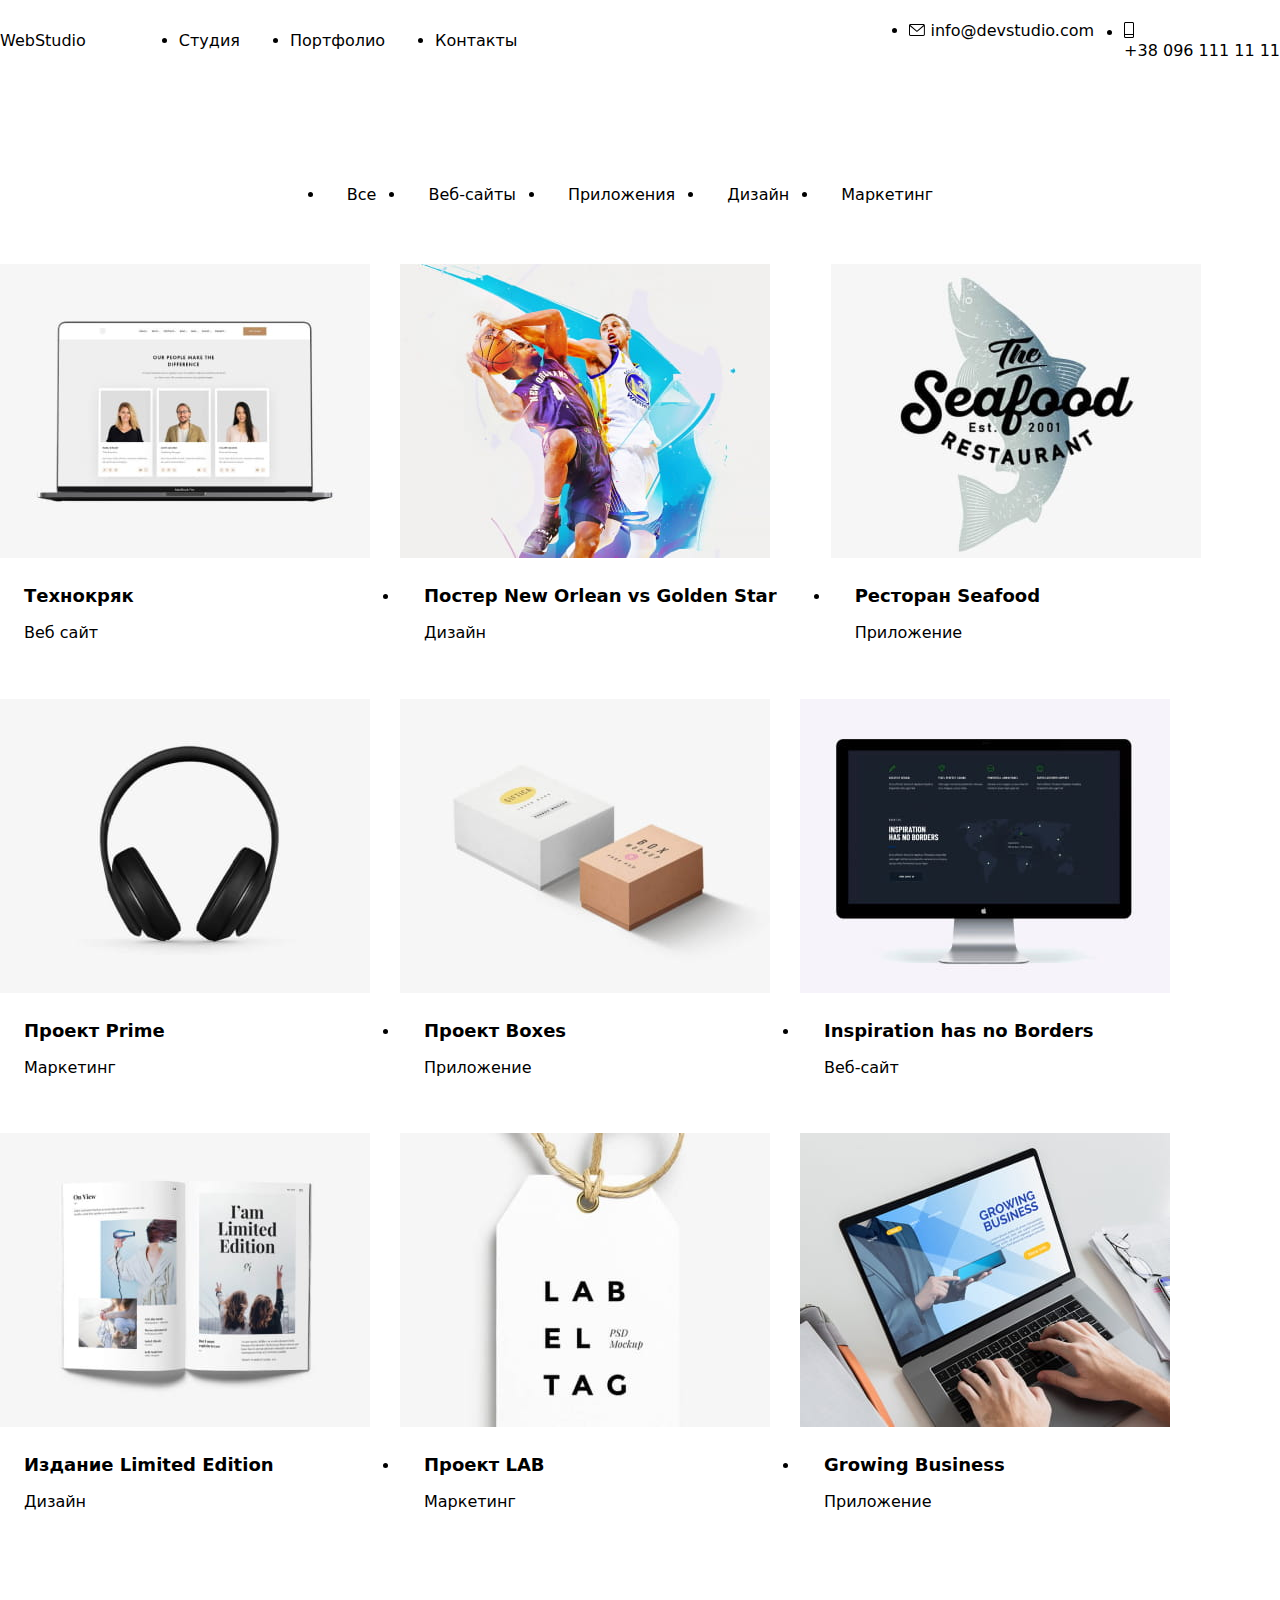
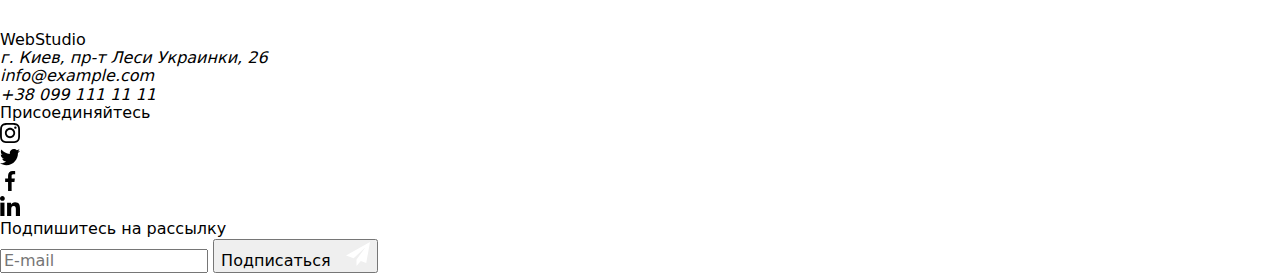
==== portfolio.html @ b1802f07 "sass - part 1" ====
<!DOCTYPE html>
<html lang="ru">
  <head>
    <meta charset="utf-8" />
    <title>Портфолио</title>
    <link rel="stylesheet" href="./css/reset.css" />
    <link rel="stylesheet" href="./css/modern-normalize.css" />
    <link rel="stylesheet" href="./css/styles.css" />
  </head>
  <body>
    <header class="page-header">
      <div class="container">
        <a class="logo" href="">Web<span class="logo-black">Studio</span></a>
        <nav class="page-nav">
          <ul class="main-nav-list">
            <li class="navigation-element"><a href="./index.html">Студия</a></li>
            <li class="navigation-element is-active">
              <a href="./portfolio.html">Портфолио</a>
            </li>
            <li class="navigation-element"><a href="">Контакты</a></li>
          </ul>
        </nav>
        <ul class="contacts-list-header">
          <li class="contacts-header-element contacts-header-icon-mail">
            <a class="email-link" href="mailto:info@devstudio.com">
              <svg class="icon icon-envelope-header" width="16px" height="12px">
                <use href="./images/icons.svg#icon-envelope"></use>
              </svg>
              info@devstudio.com
            </a>
          </li>
          <li class="contacts-header-element">
            <a class="mob-link" href="tel:+380961111111">
              <svg class="icon icon-mob-header" width="10px" height="16px">
                <use href="./images/icons.svg#icon-mob"></use>
              </svg>
              <p>+38 096 111 11 11</p>
            </a>
          </li>
        </ul>
      </div>
    </header>
    <main>
      <section class="projects section">
        <div class="container">
          <h1 class="projects-title">Портфолио</h1>
          <ul class="filter-list">
            <li class="filter-element"><button type="button">Все</button></li>
            <li class="filter-element"><button type="button">Веб-сайты</button></li>
            <li class="filter-element"><button type="button">Приложения</button></li>
            <li class="filter-element"><button type="button">Дизайн</button></li>
            <li class="filter-element"><button type="button">Маркетинг</button></li>
          </ul>
          <ul class="projects-list">
            <li class="projects-element">
              <a class="projects-element-link" href="">
                <div class="projects-element-wrapper">
                  <img src="./images/portfolio1.jpg" alt="Технокряк - Веб сайт" width="370" />
                  <p class="project-element-popup-text">
                    Технокряк это современная площадка распространения коронавируса. Компании
                    используют эту платформу для цифрового шпионажа и атак на защищённые сервера
                    конкурентов.
                  </p>
                </div>
                <div class="project-descript">
                  <h2 class="project-name">Технокряк</h2>
                  <p class="project-type">Веб сайт</p>
                </div>
              </a>
            </li>
            <li class="projects-element">
              <a class="projects-element-link" href="">
                <div class="projects-element-wrapper">
                  <img
                    src="./images/portfolio2.jpg"
                    alt="Постер New Orlean vs Golden Star"
                    width="370"
                  />
                  <p class="project-element-popup-text">
                    Технокряк это современная площадка распространения коронавируса. Компании
                    используют эту платформу для цифрового шпионажа и атак на защищённые сервера
                    конкурентов.
                  </p>
                </div>
                <div class="project-descript">
                  <h2 class="project-name">Постер New Orlean vs Golden Star</h2>
                  <p class="project-type">Дизайн</p>
                </div>
              </a>
            </li>
            <li class="projects-element">
              <a class="projects-element-link" href="">
                <div class="projects-element-wrapper">
                  <img
                    src="./images/portfolio3.jpg"
                    alt="Ресторан Seafood - приложение"
                    width="370"
                  />
                  <p class="project-element-popup-text">
                    Технокряк это современная площадка распространения коронавируса. Компании
                    используют эту платформу для цифрового шпионажа и атак на защищённые сервера
                    конкурентов.
                  </p>
                </div>
                <div class="project-descript">
                  <h2 class="project-name">Ресторан Seafood</h2>
                  <p class="project-type">Приложение</p>
                </div></a
              >
            </li>
            <li class="projects-element">
              <a class="projects-element-link" href="">
                <div class="projects-element-wrapper">
                  <img src="./images/portfolio4.jpg" alt="Проект Prime" width="370" />
                  <p class="project-element-popup-text">
                    Технокряк это современная площадка распространения коронавируса. Компании
                    используют эту платформу для цифрового шпионажа и атак на защищённые сервера
                    конкурентов.
                  </p>
                </div>
                <div class="project-descript">
                  <h2 class="project-name">Проект Prime</h2>
                  <p class="project-type">Маркетинг</p>
                </div>
              </a>
            </li>
            <li class="projects-element">
              <a class="projects-element-link" href="">
                <div class="projects-element-wrapper">
                  <img src="./images/portfolio5.jpg" alt="Проект Boxes - приложение" width="370" />
                  <p class="project-element-popup-text">
                    Технокряк это современная площадка распространения коронавируса. Компании
                    используют эту платформу для цифрового шпионажа и атак на защищённые сервера
                    конкурентов.
                  </p>
                </div>
                <div class="project-descript">
                  <h2 class="project-name">Проект Boxes</h2>
                  <p class="project-type">Приложение</p>
                </div></a
              >
            </li>
            <li class="projects-element">
              <a class="projects-element-link" href="">
                <div class="projects-element-wrapper">
                  <img
                    src="./images/portfolio6.jpg"
                    alt="Inspiration has no Borders - Веб сайт"
                    width="370"
                  />
                  <p class="project-element-popup-text">
                    Технокряк это современная площадка распространения коронавируса. Компании
                    используют эту платформу для цифрового шпионажа и атак на защищённые сервера
                    конкурентов.
                  </p>
                </div>
                <div class="project-descript">
                  <h2 class="project-name">Inspiration has no Borders</h2>
                  <p class="project-type">Веб-сайт</p>
                </div></a
              >
            </li>
            <li class="projects-element">
              <a class="projects-element-link" href="">
                <div class="projects-element-wrapper">
                  <img src="./images/portfolio7.jpg" alt="Издание Limited Edition" width="370" />
                  <p class="project-element-popup-text">
                    Технокряк это современная площадка распространения коронавируса. Компании
                    используют эту платформу для цифрового шпионажа и атак на защищённые сервера
                    конкурентов.
                  </p>
                </div>
                <div class="project-descript">
                  <h2 class="project-name">Издание Limited Edition</h2>
                  <p class="project-type">Дизайн</p>
                </div></a
              >
            </li>
            <li class="projects-element">
              <a class="projects-element-link" href="">
                <div class="projects-element-wrapper">
                  <img src="./images/portfolio8.jpg" alt="Проект LAB" width="370" />
                  <p class="project-element-popup-text">
                    Технокряк это современная площадка распространения коронавируса. Компании
                    используют эту платформу для цифрового шпионажа и атак на защищённые сервера
                    конкурентов.
                  </p>
                </div>
                <div class="project-descript">
                  <h2 class="project-name">Проект LAB</h2>
                  <p class="project-type">Маркетинг</p>
                </div></a
              >
            </li>
            <li class="projects-element">
              <a class="projects-element-link" href="">
                <div class="projects-element-wrapper">
                  <img
                    src="./images/portfolio9.jpg"
                    alt="Growing Business - приложение"
                    width="370"
                  />
                  <p class="project-element-popup-text">
                    Технокряк это современная площадка распространения коронавируса. Компании
                    используют эту платформу для цифрового шпионажа и атак на защищённые сервера
                    конкурентов.
                  </p>
                </div>
                <div class="project-descript">
                  <h2 class="project-name">Growing Business</h2>
                  <p class="project-type">Приложение</p>
                </div></a
              >
            </li>
          </ul>
        </div>
      </section>
    </main>
    <footer class="page-footer">
      <div class="container">
        <div class="footer-logo-address">
          <a class="logo" href="">Web<span class="logo-white">Studio</span></a>
          <address class="page-contacts">
            <p>г. Киев, пр-т Леси Украинки, 26</p>
            <ul class="page-contacts-list">
              <li class="page-contacts-element">
                <a class="contacts-footer" href="mailto:info@example.com">info@example.com</a>
              </li>
              <li class="page-contacts-element">
                <a class="contacts-footer" href="tel:+380991111111">+38 099 111 11 11</a>
              </li>
            </ul>
          </address>
        </div>
        <div class="footer-social-links">
          <p class="footer-social-links-title">Присоединяйтесь</p>
          <ul class="social-links-list-footer">
            <li class="social-links-element-footer">
              <a class="social-links-link-footer" href="">
                <svg class="social-icon-instagram-footer" width="20px" height="20px">
                  <use href="./images/icons.svg#icon-instagram"></use>
                </svg>
              </a>
            </li>
            <li class="social-links-element-footer">
              <a class="social-links-link-footer" href="">
                <svg class="social-icon-twitter-footer" width="20px" height="20px">
                  <use href="./images/icons.svg#icon-twitter"></use>
                </svg>
              </a>
            </li>
            <li class="social-links-element-footer">
              <a class="social-links-link-footer" href="">
                <svg class="social-icon-facebook-footer" width="20px" height="20px">
                  <use href="./images/icons.svg#icon-facebook"></use>
                </svg>
              </a>
            </li>
            <li class="social-links-element-footer">
              <a class="social-links-link-footer" href="">
                <svg class="social-icon-linkedin-footer" width="20px" height="20px">
                  <use href="./images/icons.svg#icon-linkedin"></use>
                </svg>
              </a>
            </li>
          </ul>
        </div>
        <div class="distribution-block-footer">
          <p class="distribution-block-title">Подпишитесь на рассылку</p>
          <form class="distribution-form" name="distribution-form">
            <input
              type="email"
              name="distribution-form-email"
              class="distribution-form-email"
              title="Введите ваш почтовый
            адрес"
              placeholder="E-mail"
            />
            <button type="submit" class="distribution-sign-in-btn" name="distribution-sign-in">
              Подписаться
              <svg class="email-send-icon" width="24px" height="24px">
                <use href="./images/icons.svg#icon-send"></use>
              </svg>
            </button>
          </form>
        </div>
      </div>
    </footer>
  </body>
</html>
---- css/styles.css ----
/*@import url('https://fonts.googleapis.com/css2?family=Raleway:wght@700&family=Roboto:wght@400;500;700;900&display=swap');
 
:root {
  --bgcolor-body: #ffffff;
  --bgcolor-filter-btn: #f5f4fa;
  --bgcolor-order-service-btn: #2196f3;
  --bgcolor-order-service-btn-shadow: rgba(0, 0, 0, 0.15);
  --bgcolor-order-service-btn-hover: #188ce8;
  --bgcolor-filter-btn-active: #2196f3;
  --bgcolor-footer: #2f303a;
  --bgcolor-hero: #2f303a;
  --bgcolor-our-team: #f5f4fa;
  --bgcolor-our-team-member: #ffffff;

  --fontcolor-body: #212121;
  --fontcolor-navigation: #212121;
  --fontcolor-navigation-active: #2196f3;
  --fontcolor-navigation-focus-hover: #2196f3;
  --fontcolor-contacts: #757575;
  --fontcolor-contacts-focus-hover: #2196f3;
  --fontcolor-hero: #ffffff;
  --fontcolor-order-service-btn: #ffffff;
  --fontcolor-filter-btn-active: #ffffff;
  --fontcolor-teammates-positions: #757575;
  --fontcolor-projects-type: #757575;

  --fontcolor-footer: rgba(255, 255, 255, 0.6);
  --fontcolor-footer-links: rgba(255, 255, 255, 0.6);
  --fontcolor-footer-address: #ffffff;

  --bordercolor-project: #eeeeee;
  --bordercolor-header: #ececec;

  --logo-color: #2196f3;
  --logo-black: #212121;
  --logo-white: #ffffff;
  --fill-accent: #2196f3;
}
 */
/* .visually-hidden {
  position: absolute !important;
  clip: rect(1px 1px 1px 1px);
  clip: rect(1px, 1px, 1px, 1px);
  padding: 0 !important;
  border: 0 !important;
  height: 1px !important;
  width: 1px !important;
  overflow: hidden;
} 
*/

/* h1,
h2 {
  padding: 0;
  margin: 0;
} */

/* .logo {
  font-family: Raleway;
  font-weight: bold;
  font-size: 26px;
  line-height: 1.2;
  color: var(--logo-color);
  letter-spacing: 0.03em;
}
 */
/* .container {
  width: 1200px;
  margin: 0 auto;
  padding-left: 15px;
  padding-right: 15px;
} */

/* .logo .logo-black {
  color: var(--logo-black);
}

.logo .logo-white {
  color: var(--logo-white);
} */

/* body {
  background: var(--bgcolor-body);
  font-family: Roboto;
  font-size: 16px;
  color: var(--fontcolor-body);
}
 */
/* ul {
  list-style-type: none;
}
 */
/* .navigation-element {
  color: var(--fontcolor-navigation);
  font-size: 14px;
  line-height: 1.15;
  font-weight: 500;
  transition: color 250ms cubic-bezier(0.4, 0, 0.2, 1);
}

.is-active::after {
  display: block;
  content: '';
  width: auto;
  height: 4px;
  border-radius: 2px;
  border-bottom: 4px solid;
  fill: var(--fontcolor-navigation-active);
}

.navigation-element:hover,
.navigation-element:focus {
  color: var(--fontcolor-navigation-focus-hover);
}

.is-active {
  color: var(--fontcolor-navigation-focus-hover);
}
 */
/* .mob-link,
.email-link {
  transition: color 250ms cubic-bezier(0.4, 0, 0.2, 1);
}
 */
/* .mob-link:hover,
.mob-link:focus,
.email-link:hover,
.email-link:focus, */

/* .contacts-footer:hover,
.contacts-footer:focus {
  color: var(--fontcolor-contacts-focus-hover);
} */
/* .contacts-header-element {
  color: var(--fontcolor-contacts);
  font-size: 14px;
}
 */
/*   .contacts-footer {
  color: var(--fontcolor-contacts);
  font-size: 14px;
}
 */
/* .contacts-header-element {
  line-height: 1.15;
  font-weight: 500;
}
 */
/* .contacts-footer {
  line-height: 1.72;
  transition: color 250ms cubic-bezier(0.4, 0, 0.2, 1);
}
 */
/* .footer-contacts-element {
  margin-top: 9px;
} */

/* .hero {
  padding: 200px 0;
  text-align: center;
  max-width: 1600px;
  margin: 0 auto;
  background: var(--bgcolor-hero);
  background-color: #c4c4c4;
  background-image: linear-gradient(rgba(47, 48, 58, 0.4), rgba(47, 48, 58, 0.4)),
    url(../images/bg-hero.jpg);
  background-repeat: no-repeat;
}

.hero .order-service-btn {
  margin-top: 30px;
  width: 200px;
  height: 50px;
  border: none;
}

.hero-title {
  font-size: 44px;
  line-height: 1.36;
  font-weight: 900;
  color: var(--fontcolor-hero);
  max-width: 700px;
  margin: 0 auto;
  text-transform: uppercase;
}
 */

/* .order-service-btn {
  font-weight: 700;
  line-height: 1.88;
  color: var(--fontcolor-order-service-btn);
  background: var(--bgcolor-order-service-btn);
  box-shadow: 0px 4px 4px var(--bgcolor-order-service-btn-shadow);
  border-radius: 4px;
  transition: background-color 250ms cubic-bezier(0.4, 0, 0.2, 1);
}
 */
/* .order-service-btn:hover,
.order-service-btn:focus {
  background-color: var(--bgcolor-order-service-btn-hover);
}
 */
/* .features .feature-title {
  font-size: 14px;
  font-weight: bold;
  text-transform: uppercase;
  line-height: 1.15;
  margin-bottom: 10px;
}

.features .feature-descr {
  color: var(--fontcolor-projects-type);
  font-size: 14px;
  line-height: 1.72;
}
 */
/* .our-job {
  padding-bottom: 94px;
}

.our-job .our-job-title {
  font-size: 36px;
  line-height: 1.67;
  font-weight: bold;
} */

.our-team .our-team-title {
  font-size: 36px;
  line-height: 1.67;
  font-weight: bold;
}

.our-team .member-name {
  font-size: 16px;
  line-height: 1.19;
  font-weight: 500;
  margin-bottom: 10px;
}

.our-team .member-position {
  line-height: 1.19;
  color: var(--fontcolor-teammates-positions);
}

.filter-element button {
  background: var(--bgcolor-filter-btn);
  border-style: none;
  border-radius: 4px;
  cursor: pointer;
  font-size: 16px;
  line-height: 1.63;
  padding: 6px 22px;
  transition: background-color 250ms cubic-bezier(0.4, 0, 0.2, 1),
    color 250ms cubic-bezier(0.4, 0, 0.2, 1), box-shadow 250ms cubic-bezier(0.4, 0, 0.2, 1);
}

.filter-element .is-active-filter {
  color: var(--fontcolor-filter-btn-active);
  background: var(--bgcolor-filter-btn-active);
}

.projects .filter-list {
  border: none;
}

.filter-element button:active,
.filter-element button:focus,
.filter-element button:hover {
  color: var(--fontcolor-filter-btn-active);
  background: var(--bgcolor-filter-btn-active);
  box-shadow: 0px 3px 1px rgba(0, 0, 0, 0.1), 0px 1px 2px rgba(0, 0, 0, 0.08),
    0px 2px 2px rgba(0, 0, 0, 0.12);
}

/* footer {
  background: var(--bgcolor-footer);
  font-size: 14px;
  color: var(--fontcolor-footer);
  letter-spacing: 0.03em;
  padding-top: 60px;
  padding-bottom: 60px;
}
 */
/* .page-footer .page-contacts {
  font-style: normal;
  line-height: 1.7;
  color: var(--fontcolor-footer-address);
  margin-top: 20px;
}
 */
.project-element-popup-text {
  position: absolute;
  top: 0;
  left: 0;
  padding: 63px 24px;
  width: 100%;
  height: 100%;
  font-size: 18px;
  line-height: 28px;
  letter-spacing: 1.55;
  color: #ffffff;
  background: rgba(33, 150, 243, 0.9);
  overflow: auto;
  transform: translateY(100%);
  transition: transform 250ms cubic-bezier(0.4, 0, 0.2, 1);
}

.projects-element-wrapper {
  position: relative;
  overflow: hidden;
}

.projects .projects-element:not(:nth-child(3n + 3)) {
  margin-right: 30px;
}

.projects .projects-element:not(:nth-last-child(-n + 3)) {
  margin-bottom: 30px;
}

.projects .project-descript {
  border: 1px solid var(--bordercolor-project);
  border-top: none;
  box-sizing: border-box;
  padding: 20px 24px;
}

.projects .project-name {
  font-weight: bold;
  font-size: 18px;
  line-height: 2;
  margin-bottom: 4px;
}

.projects .project-type {
  line-height: 1.88;
  color: var(--fontcolor-projects-type);
}

.page-header {
  border-bottom: 1px solid var(--bordercolor-header);
}

.page-header .container {
  display: flex;
  align-items: center;
}

.page-header .logo {
  margin: 0;
}

.main-nav-list a {
  padding: 32px 0;
  display: block;
}

.page-header .page-nav {
  margin: 0 0 0 93px;
}

.page-header .navigation-element {
  margin: 0 50px 0 0;
}
.page-header .contacts-header-element {
  margin: 0 30px 0 0;
}

.page-header .contacts-list-header {
  display: flex;
  margin-left: auto;
}

.page-header .main-nav-list {
  display: flex;
}

.navigation-element:last-child,
.contacts-header-element:last-child {
  margin-right: 0;
}

.features-section-title {
  display: none;
}

.features {
  padding-top: 94px;
  padding-bottom: 94px;
}
.features-list {
  display: flex;
  margin: 0 auto;
}

.feature-element {
  width: 270px;
  margin-right: 30px;
}

.feature-element:last-child {
  margin-right: 0;
}

/* .our-job-title, */
.our-team-title {
  text-align: center;
  margin-bottom: 50px;
}

/* .our-job-list, */
.our-team-list {
  display: flex;
}

/* .our-job-list img,
.our-team-list img {
  display: block;
}
 */
/* .our-job-element {
  position: relative;
}
 */
/* .our-job-element-descr {
  position: absolute;
  display: flex;
  width: 100%;
  height: 70px;
  bottom: 0px;
  left: 0px;
  text-transform: uppercase;
  justify-content: center;
  align-items: center;
  font-weight: 700;
  line-height: 1.17;
  letter-spacing: 0.03em;
  background: rgba(47, 48, 58, 0.8);
  color: #ffffff;
}
 */
/* .our-job-element, */
.our-team-member {
  margin-right: 30px;
}

/* .our-job-element:last-child, */
.our-team-member:last-child {
  margin-right: 0;
}

.our-team {
  padding-top: 94px;
  padding-bottom: 94px;
  background-color: var(--bgcolor-our-team);
}

.our-team .container {
  text-align: center;
}

.our-team-member-descr {
  padding: 30px 32px;
}

.our-team-member {
  box-shadow: 0px 1px 3px rgba(0, 0, 0, 0.12), 0px 1px 1px rgba(0, 0, 0, 0.14),
    0px 2px 1px rgba(0, 0, 0, 0.2);
  border-radius: 0px 0px 4px 4px;
  background: var(--bgcolor-our-team-member);
}

.projects-title {
  display: none;
}

.projects {
  padding-top: 94px;
  padding-bottom: 94px;
}

.projects .container,
.filter-list,
.projects-list {
  display: flex;
}

.projects .container {
  flex-direction: column;
}

.filter-list {
  margin: 0 auto;
  margin-bottom: 50px;
}

.filter-element:not(:last-child) {
  margin-right: 8px;
}

.projects-list {
  flex-wrap: wrap;
}

/*===================ICONS==================*/

/* .icon-envelope,
.icon-mob {
  margin-right: 10px;
  fill: #757575;
  transition: fill 250ms cubic-bezier(0.4, 0, 0.2, 1);
}
 */
/* .email-link,
.mob-link {
  display: flex;
  align-items: center;
}
 */
.feature-element::before {
  content: '';
  width: 270px;
  height: 120px;
  display: block;
  background-color: #f5f4fa;
  background-image: linear-gradient(#f5f4fa, #f5f4fa);
  background-position: center;
  background-repeat: no-repeat;
  border-radius: 4px;
  margin-bottom: 30px;
}

.feature-element-antenna::before {
  background-image: url(../images/svg/antenna.svg);
}

.feature-element-clock::before {
  background-image: url(../images/svg/clock.svg);
}

.feature-element-diagram::before {
  background-image: url(../images/svg/diagram.svg);
}

.feature-element-astronaut::before {
  background-image: url(../images/svg/astronaut.svg);
}

.social-links {
  display: flex;
  margin-top: 16px;
  justify-content: space-between;
  align-items: center;
}

/* .social-links-list-footer {
  display: flex;
  justify-content: space-between;
  align-items: center;
} */

.social-links-link {
  display: flex;
  height: 44px;
  width: 44px;
  border-radius: 50%;
  text-align: center;
  justify-content: center;
  align-items: center;
  transition: background-color 250ms cubic-bezier(0.4, 0, 0.2, 1);
}

.social-icon-facebook,
.social-icon-instagram,
.social-icon-twitter,
.social-icon-linkedin {
  fill: #afb1b8;
  transition: fill 250ms cubic-bezier(0.4, 0, 0.2, 1);
}
/* .social-links-link-footer {
  display: flex;
  height: 44px;
  width: 44px;
  justify-content: center;
  align-items: center;
  border-radius: 50%;
  background-color: rgba(255, 255, 255, 0.1);
  transition: background-color 250ms cubic-bezier(0.4, 0, 0.2, 1);
}
 */
/* .social-links-element-footer:not(:last-child) {
  margin-right: 10px;
}

.social-icon-facebook-footer,
.social-icon-instagram-footer,
.social-icon-twitter-footer,
.social-icon-linkedin-footer {
  fill: #ffffff;
}
 */
/* .email-link:hover .icon-envelope,
.mob-link:hover .icon-mob,
.email-link:focus .icon-envelope,
.mob-link:focus .icon-mob {
  fill: #2196f3;
}
 */
.social-links-link:hover .social-icon-instagram,
.social-links-link:hover .social-icon-twitter,
.social-links-link:hover .social-icon-facebook,
.social-links-link:hover .social-icon-linkedin,
.social-links-link-footer:hover .social-icon-instagram,
.social-links-link-footer:hover .social-icon-twitter,
.social-links-link-footer:hover .social-icon-facebook,
.social-links-link-footer:hover .social-icon-linkedin,
.social-links-link:focus .social-icon-instagram,
.social-links-link:focus .social-icon-twitter,
.social-links-link:focus .social-icon-facebook,
.social-links-link:focus .social-icon-linkedin,
.social-links-link-footer:focus .social-icon-instagram,
.social-links-link-footer:focus .social-icon-twitter,
.social-links-link-footer:focus .social-icon-facebook,
.social-links-link-footer:focus .social-icon-linkedin {
  fill: #ffffff;
}

.social-links-link:hover,
.social-links-link-footer:hover,
.social-links-link:focus,
.social-links-link-footer:focus {
  background-color: #2196f3;
}

/* .page-footer .container {
  display: flex;
  align-items: baseline;
}
 */
/* .footer-logo-address {
  margin-right: 70px;
}

.footer-social-links-title {
  font-size: 14px;
  font-weight: bold;
  text-transform: uppercase;
  line-height: 1.15;
  margin-bottom: 20px;
  color: #ffffff;
} */
.our-clients {
  padding-top: 94px;
  padding-bottom: 94px;
}
.our-clients-title {
  margin-bottom: 50px;
  font-weight: 700;
  font-size: 36px;
  line-height: 1.17;
  color: #212121;
  text-align: center;
}

.our-clients-list {
  display: flex;
  justify-content: center;
  align-items: center;
}
.our-clients-element:not(:last-child) {
  margin-right: 30px;
}

.client-link {
  display: block;
  width: 170px;
  height: 92px;
  border: 1px solid #afb1b8;
  border-radius: 4px;
}

.client-1,
.client-2,
.client-3,
.client-4,
.client-5,
.client-6 {
  fill: #afb1b8;
  transition: fill 250ms cubic-bezier(0.4, 0, 0.2, 1);
}

.client-link {
  display: flex;
  justify-content: center;
  align-items: center;
  transition: border-color 250ms cubic-bezier(0.4, 0, 0.2, 1);
}

.client-link:hover .client-1,
.client-link:hover .client-2,
.client-link:hover .client-3,
.client-link:hover .client-4,
.client-link:hover .client-5,
.client-link:hover .client-6,
.client-link:focus .client-1,
.client-link:focus .client-2,
.client-link:focus .client-3,
.client-link:focus .client-4,
.client-link:focus .client-5,
.client-link:focus .client-6 {
  fill: #2196f3;
}

.client-link:hover,
.client-link:focus {
  border-color: #2196f3;
}

.projects-element-link:hover,
.projects-element:focus {
  display: block;
  box-sizing: border-box;
  box-shadow: 0px 1px 1px rgba(0, 0, 0, 0.12), 0px 4px 4px rgba(0, 0, 0, 0.06),
    1px 4px 6px rgba(0, 0, 0, 0.16);
}

.projects-element-link:hover .project-element-popup-text,
.projects-element:focus .project-element-popup-text {
  transform: translateY(0%);
}

/*=================MODAL==================*/
.backdrop {
  position: fixed;
  top: 0;
  left: 0;
  width: 100%;
  height: 100%;

  background-color: rgba(0, 0, 0, 0.2);
}

.modal {
  position: absolute;
  top: 50%;
  left: 50%;
  transform: translate(-50%, -50%);
  width: 528px;
  height: 581px;
  background-color: #fff;
  box-shadow: 0px 1px 3px rgba(0, 0, 0, 0.12), 0px 1px 1px rgba(0, 0, 0, 0.14),
    0px 2px 1px rgba(0, 0, 0, 0.2);
  border-radius: 4px;
}

.backdrop {
  transition: opacity 250ms cubic-bezier(0.4, 0, 0.2, 1);
}
.is-hidden {
  opacity: 0;
  pointer-events: none;
}

.close-modal {
  padding: 0;
  display: block;
  position: absolute;
  top: 8px;
  right: 8px;
  height: 30px;
  width: 30px;
  border: 1px solid rgba(0, 0, 0, 0.1);
  border-radius: 50%;
  background-color: transparent;
  cursor: pointer;
}

.close-modal:hover,
.close-modal:focus {
  fill: var(--fill-accent);
}
/* ============== Modal Window CONTENT ===============*/
.modal {
  display: flex;
  padding: 40px;
  flex-direction: column;
}
.modal-form {
  display: flex;
  flex-direction: column;
}

.modal-title {
  font-weight: 700;
  font-size: 20px;
  line-height: 1.15;
  text-align: center;
  margin-bottom: 12px;
}

.name-label,
.tel-label,
.email-label,
.comment-label {
  font-size: 12px;
  line-height: 1.17;
  color: #757575;
}

.modal-name,
.modal-tel,
.modal-email,
.modal-comment {
  width: 100%;
  height: 40px;
  margin-top: 4px;
  margin-bottom: 10px;
  padding-left: 42px;
  border: 1px solid rgba(33, 33, 33, 0.2);
  box-sizing: border-box;
  border-radius: 4px;
}

.submit-btn {
  align-self: center;
  height: 50px;
  width: 200px;
  background-color: #2196f3;
  box-shadow: 0px 4px 4px rgba(0, 0, 0, 0.15);
  border-radius: 4px;
  border: none;

  font-weight: 700;
  font-size: 16px;
  line-height: 1.87;
  color: #ffffff;
  cursor: pointer;
  transition: background-color 250ms cubic-bezier(0.4, 0, 0.2, 1);
}

.submit-btn:hover,
.submit-btn:focus {
  background-color: #188ce8;
}
.modal-comment {
  resize: none;
  height: 120px;
  margin-bottom: 20px;
  padding: 12px 16px;

  font-size: 12px;
  line-height: 1.17;
}
.agreemet-wrapper {
  display: flex;
  align-items: center;
  justify-content: flex-start;
  padding-left: 13px;
}

.modal-agreement {
  margin-right: 7px;
}

.agreement-label {
  display: flex;
  align-items: center;
  font-size: 14px;
  line-height: 1.72;

  color: #757575;
}

.agreement-label::before {
  display: block;
  content: '';
  margin-right: 9px;
  width: 16px;
  height: 15px;
  border: 2px solid #212121;
  border-radius: 2px;
  /* background-color: transparent; */
  background-position: 50% 50%;
  background-repeat: no-repeat;
  background-size: contain;
  background-image: url('../images/svg/logo-check-empty.svg');
}

.modal-agreement:checked + .agreement-label::before {
  background-color: var(--fill-accent);
  border-color: var(--fill-accent);
  background-image: url('../images/svg/logo-check.svg'), url('../images/svg/logo-check-empty.svg');
}

.modal-agreement:focus + .agreement-label::before {
  outline: 1px solid rgba(20, 20, 39, 0.5);
}

.agreemet-link {
  font-size: 14px;
  line-height: 1.72;
  text-decoration: underline;
  color: #188ce8;
}

.agreemet-wrapper {
  margin-bottom: 30px;
}

.modal-comment::placeholder {
  color: rgba(117, 117, 117, 0.5);
}

.modal-icon {
  position: absolute;
  top: 0;
  left: 15px;
}

.modal-name:focus + .modal-icon,
.modal-tel:focus + .modal-icon,
.modal-email:focus + .modal-icon {
  fill: var(--fill-accent);
}

.modal-name:focus,
.modal-tel:focus,
.modal-email:focus,
.modal-comment:focus {
  outline: none;
  border-color: var(--fill-accent);
}

.modal-form-wrapper {
  position: relative;
}

.sending-block-footer {
  display: flex;
  margin-left: auto;
  justify-content: last baseline;
  flex-direction: column;
}

.sending-form-email {
  height: 50px;
  width: 358px;
  border: 1px solid rgba(255, 255, 255, 0.3);
  box-sizing: border-box;
  filter: drop-shadow(0px 4px 4px rgba(0, 0, 0, 0.15));
  border-radius: 4px;
  padding-left: 12px;
  outline: none;
  color: #ffffff;
  font-size: 16px;
  line-height: 1.25;
  letter-spacing: 0.03em;
  background-color: transparent;
}

.sending-form-email::placeholder {
  color: rgba(255, 255, 255, 0.6);
}

.sending-sign-in-btn {
  /*   position: relative; */
  display: inline-flex;
  align-items: center;
  height: 50px;
  width: 200px;
  margin-left: 10px;

  border: none;
  background: #2196f3;
  box-shadow: 0px 4px 4px rgba(0, 0, 0, 0.15);
  border-radius: 4px;

  text-align: left;
  padding-left: 29px;
  font-size: 16px;
  line-height: 1.87;
  font-weight: 700;
  color: #ffffff;
  letter-spacing: 0.06em;
  transition: background-color 250ms cubic-bezier(0.4, 0, 0.2, 1);
}
.sending-sign-in-btn:focus,
.sending-sign-in-btn:hover {
  background-color: #188ce8;
}

.email-send-icon {
  /*   position: absolute;
  top: 50%;
  transform: translateY(-50%);
  right: 28px; */
  margin-left: 10px;
  fill: #ffffff;
}

.sending-block-title {
  font-size: 14px;
  font-weight: bold;
  text-transform: uppercase;
  line-height: 1.15;
  margin-bottom: 20px;
  color: #ffffff;
}
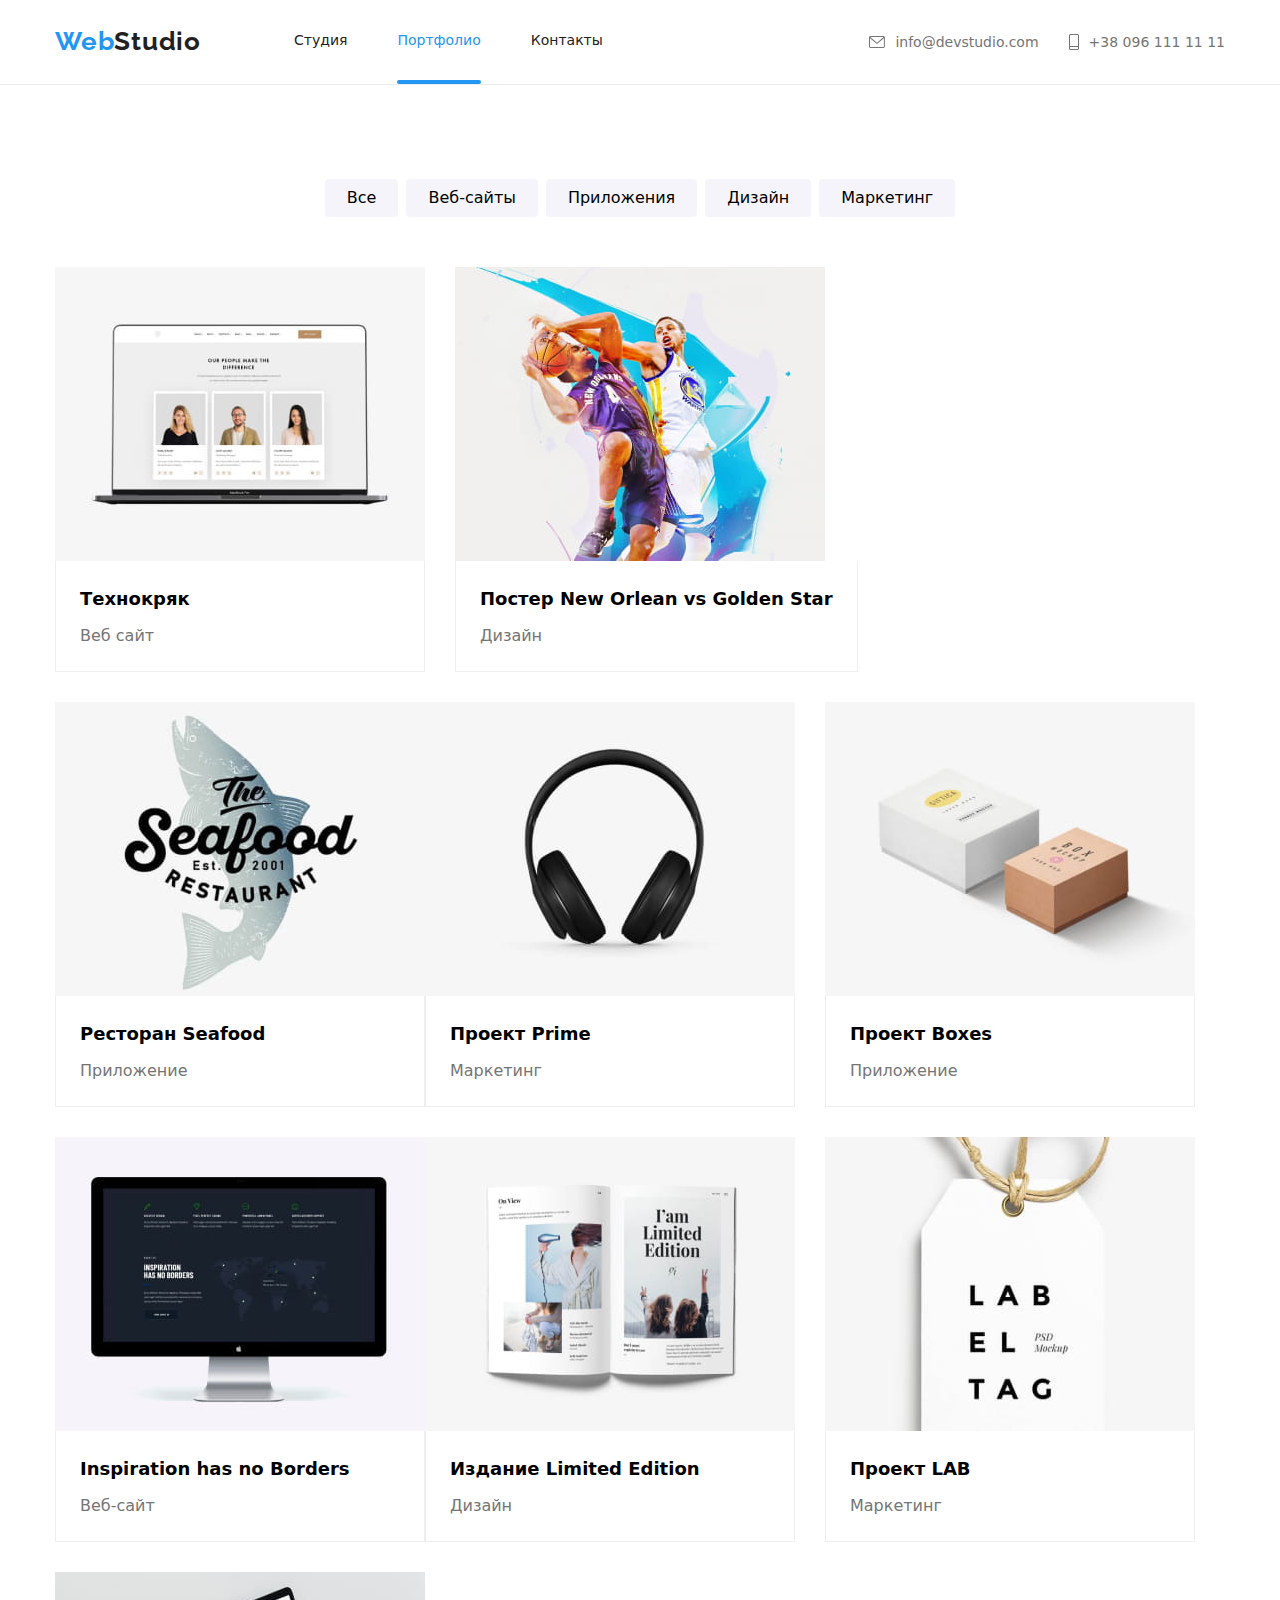
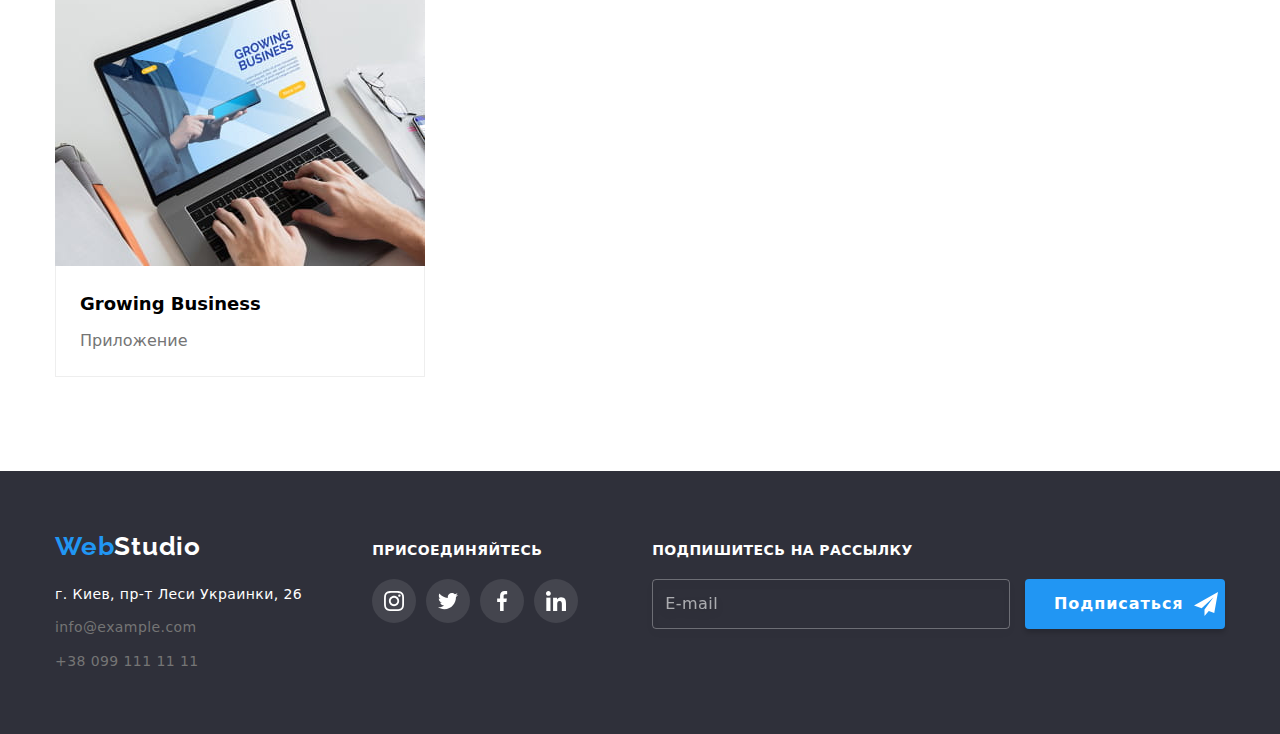
==== commit 78b699e4: "SASS - final" ====
--- a/portfolio.html
+++ b/portfolio.html
@@ -3,9 +3,13 @@
   <head>
     <meta charset="utf-8" />
     <title>Портфолио</title>
+    <link
+      href="https://fonts.googleapis.com/css2?family=Raleway:wght@700&family=Roboto:wght@400;500;700;900&display=swap"
+      rel="stylesheet"
+    />
     <link rel="stylesheet" href="./css/reset.css" />
     <link rel="stylesheet" href="./css/modern-normalize.css" />
-    <link rel="stylesheet" href="./css/styles.css" />
+    <link rel="stylesheet" href="./css/main.min.css" />
   </head>
   <body>
     <header class="page-header">
@@ -23,7 +27,7 @@
         <ul class="contacts-list-header">
           <li class="contacts-header-element contacts-header-icon-mail">
             <a class="email-link" href="mailto:info@devstudio.com">
-              <svg class="icon icon-envelope-header" width="16px" height="12px">
+              <svg class="icon icon-envelope" width="16px" height="12px">
                 <use href="./images/icons.svg#icon-envelope"></use>
               </svg>
               info@devstudio.com
@@ -31,7 +35,7 @@
           </li>
           <li class="contacts-header-element">
             <a class="mob-link" href="tel:+380961111111">
-              <svg class="icon icon-mob-header" width="10px" height="16px">
+              <svg class="icon icon-mob" width="10px" height="16px">
                 <use href="./images/icons.svg#icon-mob"></use>
               </svg>
               <p>+38 096 111 11 11</p>
@@ -222,12 +226,12 @@
           <a class="logo" href="">Web<span class="logo-white">Studio</span></a>
           <address class="page-contacts">
             <p>г. Киев, пр-т Леси Украинки, 26</p>
-            <ul class="page-contacts-list">
-              <li class="page-contacts-element">
-                <a class="contacts-footer" href="mailto:info@example.com">info@example.com</a>
+            <ul class="footer-contacts-list">
+              <li class="footer-contacts-element">
+                <a class="footer-contacts-link" href="mailto:info@example.com">info@example.com</a>
               </li>
-              <li class="page-contacts-element">
-                <a class="contacts-footer" href="tel:+380991111111">+38 099 111 11 11</a>
+              <li class="footer-contacts-element">
+                <a class="footer-contacts-link" href="tel:+380991111111">+38 099 111 11 11</a>
               </li>
             </ul>
           </address>
@@ -265,18 +269,18 @@
             </li>
           </ul>
         </div>
-        <div class="distribution-block-footer">
-          <p class="distribution-block-title">Подпишитесь на рассылку</p>
-          <form class="distribution-form" name="distribution-form">
+        <div class="sending-block-footer">
+          <p class="sending-block-title">Подпишитесь на рассылку</p>
+          <form class="sending-form" name="sending-form">
             <input
               type="email"
-              name="distribution-form-email"
-              class="distribution-form-email"
+              name="sending-form-email"
+              class="sending-form-email"
               title="Введите ваш почтовый
             адрес"
               placeholder="E-mail"
             />
-            <button type="submit" class="distribution-sign-in-btn" name="distribution-sign-in">
+            <button type="submit" class="sending-sign-in-btn" name="sending-sign-in">
               Подписаться
               <svg class="email-send-icon" width="24px" height="24px">
                 <use href="./images/icons.svg#icon-send"></use>
--- a/css/main.min.css
+++ b/css/main.min.css
@@ -0,0 +1,2 @@
+:root{--bgcolor-body: #ffffff;--bgcolor-filter-btn: #f5f4fa;--bgcolor-order-service-btn: #2196f3;--bgcolor-order-service-btn-shadow: rgba(0, 0, 0, 0.15);--bgcolor-order-service-btn-hover: #188ce8;--bgcolor-filter-btn-active: #2196f3;--bgcolor-footer: #2f303a;--bgcolor-hero: #2f303a;--bgcolor-our-team: #f5f4fa;--bgcolor-our-team-member: #ffffff;--fontcolor-body: #212121;--fontcolor-navigation: #212121;--fontcolor-navigation-active: #2196f3;--fontcolor-navigation-focus-hover: #2196f3;--fontcolor-contacts: #757575;--fontcolor-contacts-focus-hover: #2196f3;--fontcolor-hero: #ffffff;--fontcolor-order-service-btn: #ffffff;--fontcolor-filter-btn-active: #ffffff;--fontcolor-teammates-positions: #757575;--fontcolor-projects-type: #757575;--fontcolor-footer: rgba(255, 255, 255, 0.6);--fontcolor-footer-links: rgba(255, 255, 255, 0.6);--fontcolor-footer-address: #ffffff;--bordercolor-project: #eeeeee;--bordercolor-header: #ececec;--logo-color: #2196f3;--logo-black: #212121;--logo-white: #ffffff;--fill-accent: #2196f3}.visually-hidden{position:absolute !important;clip:rect(1px 1px 1px 1px);clip:rect(1px, 1px, 1px, 1px);padding:0 !important;border:0 !important;height:1px !important;width:1px !important;overflow:hidden}h1,h2{padding:0;margin:0}ul{list-style-type:none}.logo{font-family:Raleway;font-weight:bold;font-size:26px;line-height:1.2;color:var(--logo-color);letter-spacing:0.03em}.logo .logo-black{color:var(--logo-black)}.logo .logo-white{color:var(--logo-white)}.container{width:1200px;margin:0 auto;padding-left:15px;padding-right:15px}.navigation-element{color:var(--fontcolor-navigation);font-size:14px;line-height:1.15;font-weight:500;transition:color 250ms cubic-bezier(0.4, 0, 0.2, 1)}.navigation-element:hover,.navigation-element:focus{color:var(--fontcolor-navigation-focus-hover)}.is-active{color:var(--fontcolor-navigation-focus-hover)}.is-active::after{display:block;content:'';width:auto;height:4px;border-radius:2px;border-bottom:4px solid;fill:var(--fontcolor-navigation-active)}.mob-link{display:flex;align-items:center;transition:color 250ms cubic-bezier(0.4, 0, 0.2, 1)}.mob-link:hover,.mob-link:focus{color:var(--fontcolor-contacts-focus-hover)}.email-link{display:flex;align-items:center;transition:color 250ms cubic-bezier(0.4, 0, 0.2, 1)}.email-link:hover,.email-link:focus{color:var(--fontcolor-contacts-focus-hover)}.icon-envelope{margin-right:10px;fill:#757575;transition:fill 250ms cubic-bezier(0.4, 0, 0.2, 1)}.email-link:hover .icon-envelope,.email-link:focus .icon-envelope{fill:#2196f3}.icon-mob{margin-right:10px;fill:#757575;transition:fill 250ms cubic-bezier(0.4, 0, 0.2, 1)}.mob-link:hover .icon-mob,.mob-link:focus .icon-mob{fill:#2196f3}footer{background:var(--bgcolor-footer);font-size:14px;color:var(--fontcolor-footer);letter-spacing:0.03em;padding-top:60px;padding-bottom:60px}.page-footer .page-contacts{font-style:normal;line-height:1.7;color:var(--fontcolor-footer-address);margin-top:20px}.page-footer .container{display:flex;align-items:baseline}.footer-contacts-element{margin-top:9px}.footer-contacts-link{color:var(--fontcolor-contacts);font-size:14px;line-height:1.72;transition:color 250ms cubic-bezier(0.4, 0, 0.2, 1)}.footer-contacts-link:hover,.footer-contacts-link:focus{color:var(--fontcolor-contacts-focus-hover)}.social-links-list-footer{display:flex;justify-content:space-between;align-items:center}.social-links-link-footer{display:flex;height:44px;width:44px;justify-content:center;align-items:center;border-radius:50%;background-color:rgba(255,255,255,0.1);transition:background-color 250ms cubic-bezier(0.4, 0, 0.2, 1)}.social-links-element-footer:not(:last-child){margin-right:10px}.social-icon-facebook-footer,.social-icon-instagram-footer,.social-icon-twitter-footer,.social-icon-linkedin-footer{fill:#ffffff}.footer-logo-address{margin-right:70px}.footer-social-links-title{font-size:14px;font-weight:bold;text-transform:uppercase;line-height:1.15;margin-bottom:20px;color:#ffffff}.sending-block-footer{display:flex;margin-left:auto;justify-content:last baseline;flex-direction:column}.sending-form-email{height:50px;width:358px;border:1px solid rgba(255,255,255,0.3);box-sizing:border-box;filter:drop-shadow(0px 4px 4px rgba(0,0,0,0.15));border-radius:4px;padding-left:12px;outline:none;color:#ffffff;font-size:16px;line-height:1.25;letter-spacing:0.03em;background-color:transparent}.sending-form-email::placeholder{color:rgba(255,255,255,0.6)}.sending-sign-in-btn{display:inline-flex;align-items:center;height:50px;width:200px;margin-left:10px;border:none;background:#2196f3;box-shadow:0px 4px 4px rgba(0,0,0,0.15);border-radius:4px;text-align:left;padding-left:29px;font-size:16px;line-height:1.87;font-weight:700;color:#ffffff;letter-spacing:0.06em;transition:background-color 250ms cubic-bezier(0.4, 0, 0.2, 1)}.sending-sign-in-btn:focus,.sending-sign-in-btn:hover{background-color:#188ce8}.email-send-icon{margin-left:10px;fill:#ffffff}.sending-block-title{font-size:14px;font-weight:bold;text-transform:uppercase;line-height:1.15;margin-bottom:20px;color:#ffffff}.contacts-header-element{line-height:1.15;font-weight:500;color:var(--fontcolor-contacts);font-size:14px}.page-header{border-bottom:1px solid var(--bordercolor-header)}.page-header .container{display:flex;align-items:center}.page-header .logo{margin:0}.page-header .contacts-header-element{margin:0 30px 0 0}.page-header .contacts-header-element:last-child{margin-right:0}.page-header .contacts-list-header{display:flex;margin-left:auto}.page-nav{margin:0 0 0 93px}.main-nav-list{display:flex}.main-nav-list a{padding:32px 0;display:block}.navigation-element{margin:0 50px 0 0}.navigation-element:last-child{margin-right:0}.hero{padding:200px 0;text-align:center;max-width:1600px;margin:0 auto;background:var(--bgcolor-hero);background-color:#c4c4c4;background-image:linear-gradient(rgba(47,48,58,0.4), rgba(47,48,58,0.4)),url(../images/bg-hero.jpg);background-repeat:no-repeat}.hero .hero-title{font-size:44px;line-height:1.36;font-weight:900;color:var(--fontcolor-hero);max-width:700px;margin:0 auto;text-transform:uppercase}.order-service-btn{font-weight:700;line-height:1.88;color:var(--fontcolor-order-service-btn);background:var(--bgcolor-order-service-btn);box-shadow:0px 4px 4px var(--bgcolor-order-service-btn-shadow);border-radius:4px;transition:background-color 250ms cubic-bezier(0.4, 0, 0.2, 1);margin-top:30px;width:200px;height:50px;border:none}.order-service-btn:hover,.order-service-btn:focus{background-color:var(--bgcolor-order-service-btn-hover)}.features{padding-top:94px;padding-bottom:94px}.features .feature-title{font-size:14px;font-weight:bold;text-transform:uppercase;line-height:1.15;margin-bottom:10px}.features .feature-descr{color:var(--fontcolor-projects-type);font-size:14px;line-height:1.72}.features-section-title{display:none}.features-list{display:flex;margin:0 auto}.feature-element{width:270px;margin-right:30px}.feature-element:last-child{margin-right:0}.feature-element::before{content:'';width:270px;height:120px;display:block;background-color:#f5f4fa;background-image:linear-gradient(#f5f4fa, #f5f4fa);background-position:center;background-repeat:no-repeat;border-radius:4px;margin-bottom:30px}.feature-element-antenna::before{background-image:url(../images/svg/antenna.svg)}.feature-element-clock::before{background-image:url(../images/svg/clock.svg)}.feature-element-diagram::before{background-image:url(../images/svg/diagram.svg)}.feature-element-astronaut::before{background-image:url(../images/svg/astronaut.svg)}.our-job{padding-bottom:94px}.our-job .our-job-title{font-size:36px;line-height:1.67;font-weight:bold;text-align:center;margin-bottom:50px}.our-job-list{display:flex}.our-job-element{position:relative;margin-right:30px}.our-job-element:last-child{margin-right:0}.our-job-element-descr{position:absolute;display:flex;width:100%;height:70px;bottom:0px;left:0px;text-transform:uppercase;justify-content:center;align-items:center;font-weight:700;line-height:1.17;letter-spacing:0.03em;background:rgba(47,48,58,0.8);color:#ffffff}img{display:block}.our-team{padding-top:94px;padding-bottom:94px;background-color:var(--bgcolor-our-team)}.our-team .our-team-title{font-size:36px;line-height:1.67;font-weight:bold;text-align:center;margin-bottom:50px}.our-team .member-name{font-size:16px;line-height:1.19;font-weight:500;margin-bottom:10px}.our-team .member-position{line-height:1.19;color:var(--fontcolor-teammates-positions)}.our-team .our-team-list{display:flex}.our-team .our-team-member{margin-right:30px;box-shadow:0px 1px 3px rgba(0,0,0,0.12),0px 1px 1px rgba(0,0,0,0.14),0px 2px 1px rgba(0,0,0,0.2);border-radius:0px 0px 4px 4px;background:var(--bgcolor-our-team-member)}.our-team .our-team-member:last-child{margin-right:0}.our-team .container{text-align:center}.our-team .our-team-member-descr{padding:30px 32px}.projects{padding-top:94px;padding-bottom:94px}.projects .container{display:flex;flex-direction:column}.projects .filter-list{border:none;display:flex;margin:0 auto;margin-bottom:50px}.projects .projects-element:not(:nth-child(3n+3)){margin-right:30px}.projects .projects-element:not(:nth-last-child(-n+3)){margin-bottom:30px}.projects .project-descript{border:1px solid var(--bordercolor-project);border-top:none;box-sizing:border-box;padding:20px 24px}.projects .project-name{font-weight:bold;font-size:18px;line-height:2;margin-bottom:4px}.projects .project-type{line-height:1.88;color:var(--fontcolor-projects-type)}.projects-title{display:none}.projects-list{display:flex;flex-wrap:wrap}.projects-element-link:hover,.projects-element-link:focus{display:block;box-sizing:border-box;box-shadow:0px 1px 1px rgba(0,0,0,0.12),0px 4px 4px rgba(0,0,0,0.06),1px 4px 6px rgba(0,0,0,0.16)}.projects-element-wrapper{position:relative;overflow:hidden}.project-element-popup-text{position:absolute;top:0;left:0;padding:63px 24px;width:100%;height:100%;font-size:18px;line-height:28px;letter-spacing:1.55;color:#ffffff;background:rgba(33,150,243,0.9);overflow:auto;transform:translateY(100%);transition:transform 250ms cubic-bezier(0.4, 0, 0.2, 1)}.projects-element-link:hover .project-element-popup-text,.projects-element-link:focus .project-element-popup-text{transform:translateY(0%)}.filter-element:not(:last-child){margin-right:8px}.filter-element button{background:var(--bgcolor-filter-btn);border-style:none;border-radius:4px;cursor:pointer;font-size:16px;line-height:1.63;padding:6px 22px;transition:background-color 250ms cubic-bezier(0.4, 0, 0.2, 1),color 250ms cubic-bezier(0.4, 0, 0.2, 1),box-shadow 250ms cubic-bezier(0.4, 0, 0.2, 1)}.filter-element button:active,.filter-element button:focus,.filter-element button:hover{color:var(--fontcolor-filter-btn-active);background:var(--bgcolor-filter-btn-active);box-shadow:0px 3px 1px rgba(0,0,0,0.1),0px 1px 2px rgba(0,0,0,0.08),0px 2px 2px rgba(0,0,0,0.12)}.filter-element .is-active-filter{color:var(--fontcolor-filter-btn-active);background:var(--bgcolor-filter-btn-active)}.social-links{display:flex;margin-top:16px;justify-content:space-between;align-items:center}.social-links-link{display:flex;height:44px;width:44px;border-radius:50%;text-align:center;justify-content:center;align-items:center;transition:background-color 250ms cubic-bezier(0.4, 0, 0.2, 1)}.social-links-link:hover,.social-links-link:focus{background-color:#2196f3}.social-links-link-footer:hover,.social-links-link-footer:focus{background-color:#2196f3}.social-icon-facebook,.social-icon-instagram,.social-icon-twitter,.social-icon-linkedin{fill:#afb1b8;transition:fill 250ms cubic-bezier(0.4, 0, 0.2, 1)}.social-links-link:hover .social-icon-facebook,.social-links-link:focus .social-icon-facebook,.social-links-link-footer:hover .social-icon-facebook,.social-links-link-footer:focus .social-icon-facebook,.social-links-link:hover .social-icon-instagram,.social-links-link:focus .social-icon-instagram,.social-links-link-footer:hover .social-icon-instagram,.social-links-link-footer:focus .social-icon-instagram,.social-links-link:hover .social-icon-twitter,.social-links-link:focus .social-icon-twitter,.social-links-link-footer:hover .social-icon-twitter,.social-links-link-footer:focus .social-icon-twitter,.social-links-link:hover .social-icon-linkedin,.social-links-link:focus .social-icon-linkedin,.social-links-link-footer:hover .social-icon-linkedin,.social-links-link-footer:focus .social-icon-linkedin{fill:#ffffff}.our-clients{padding-top:94px;padding-bottom:94px}.our-clients-title{margin-bottom:50px;font-weight:700;font-size:36px;line-height:1.17;color:#212121;text-align:center}.our-clients-list{display:flex;justify-content:center;align-items:center}.our-clients-element:not(:last-child){margin-right:30px}.client-link{display:block;width:170px;height:92px;border:1px solid #afb1b8;border-radius:4px;display:flex;justify-content:center;align-items:center;transition:border-color 250ms cubic-bezier(0.4, 0, 0.2, 1)}.client-link:hover,.client-link:focus{border-color:#2196f3}.client-1,.client-2,.client-3,.client-4,.client-5,.client-6{fill:#afb1b8;transition:fill 250ms cubic-bezier(0.4, 0, 0.2, 1)}.client-link:hover .client-1,.client-link:focus .client-1,.client-link:hover .client-2,.client-link:focus .client-2,.client-link:hover .client-3,.client-link:focus .client-3,.client-link:hover .client-4,.client-link:focus .client-4,.client-link:hover .client-5,.client-link:focus .client-5,.client-link:hover .client-6,.client-link:focus .client-6{fill:#2196f3}.backdrop{position:fixed;top:0;left:0;width:100%;height:100%;background-color:rgba(0,0,0,0.2);transition:opacity 250ms cubic-bezier(0.4, 0, 0.2, 1)}.is-hidden{opacity:0;pointer-events:none}.modal{position:absolute;display:flex;padding:40px;flex-direction:column;top:50%;left:50%;transform:translate(-50%, -50%);width:528px;height:581px;background-color:#fff;box-shadow:0px 1px 3px rgba(0,0,0,0.12),0px 1px 1px rgba(0,0,0,0.14),0px 2px 1px rgba(0,0,0,0.2);border-radius:4px}.close-modal{padding:0;display:block;position:absolute;top:8px;right:8px;height:30px;width:30px;border:1px solid rgba(0,0,0,0.1);border-radius:50%;background-color:transparent;cursor:pointer}.close-modal:hover,.close-modal:focus{fill:var(--fill-accent)}.modal-form{display:flex;flex-direction:column}.modal-title{font-weight:700;font-size:20px;line-height:1.15;text-align:center;margin-bottom:12px}.name-label,.tel-label,.email-label,.comment-label{font-size:12px;line-height:1.17;color:#757575}.modal-name-input,.modal-tel-input,.modal-email-input,.modal-comment-input{width:100%;height:40px;margin-top:4px;margin-bottom:10px;padding-left:42px;border:1px solid rgba(33,33,33,0.2);box-sizing:border-box;border-radius:4px}.modal-name-input:focus,.modal-tel-input:focus,.modal-email-input:focus,.modal-comment-input:focus{outline:none;border-color:var(--fill-accent)}.modal-comment-input{resize:none;height:120px;margin-bottom:20px;padding:12px 16px;font-size:12px;line-height:1.17}.modal-comment-input::placeholder{color:rgba(117,117,117,0.5)}.modal-icon{position:absolute;top:0;left:15px}.modal-name-input:focus+.modal-icon,.modal-tel-input:focus+.modal-icon,.modal-email-input:focus+.modal-icon{fill:var(--fill-accent)}.agreemet-wrapper{display:flex;align-items:center;justify-content:flex-start;padding-left:13px;margin-bottom:30px}.modal-agreement-input{margin-right:7px}.agreement-label{display:flex;align-items:center;font-size:14px;line-height:1.72;color:#757575}.agreement-label::before{display:block;content:'';margin-right:9px;width:16px;height:15px;border:2px solid #212121;border-radius:2px;background-position:50% 50%;background-repeat:no-repeat;background-size:contain;background-image:url("../images/svg/logo-check-empty.svg")}.modal-agreement-input:checked+.agreement-label::before{background-color:var(--fill-accent);border-color:var(--fill-accent);background-image:url("../images/svg/logo-check.svg"),url("../images/svg/logo-check-empty.svg")}.modal-agreement-input:focus+.agreement-label::before{outline:1px solid rgba(20,20,39,0.5)}.agreemet-link{font-size:14px;line-height:1.72;text-decoration:underline;color:#188ce8}.modal-form-wrapper{position:relative}.submit-btn{align-self:center;height:50px;width:200px;background-color:#2196f3;box-shadow:0px 4px 4px rgba(0,0,0,0.15);border-radius:4px;border:none;font-weight:700;font-size:16px;line-height:1.87;color:#ffffff;cursor:pointer;transition:background-color 250ms cubic-bezier(0.4, 0, 0.2, 1)}.submit-btn:hover,.submit-btn:focus{background-color:#188ce8}
+/*# sourceMappingURL=main.min.css.map */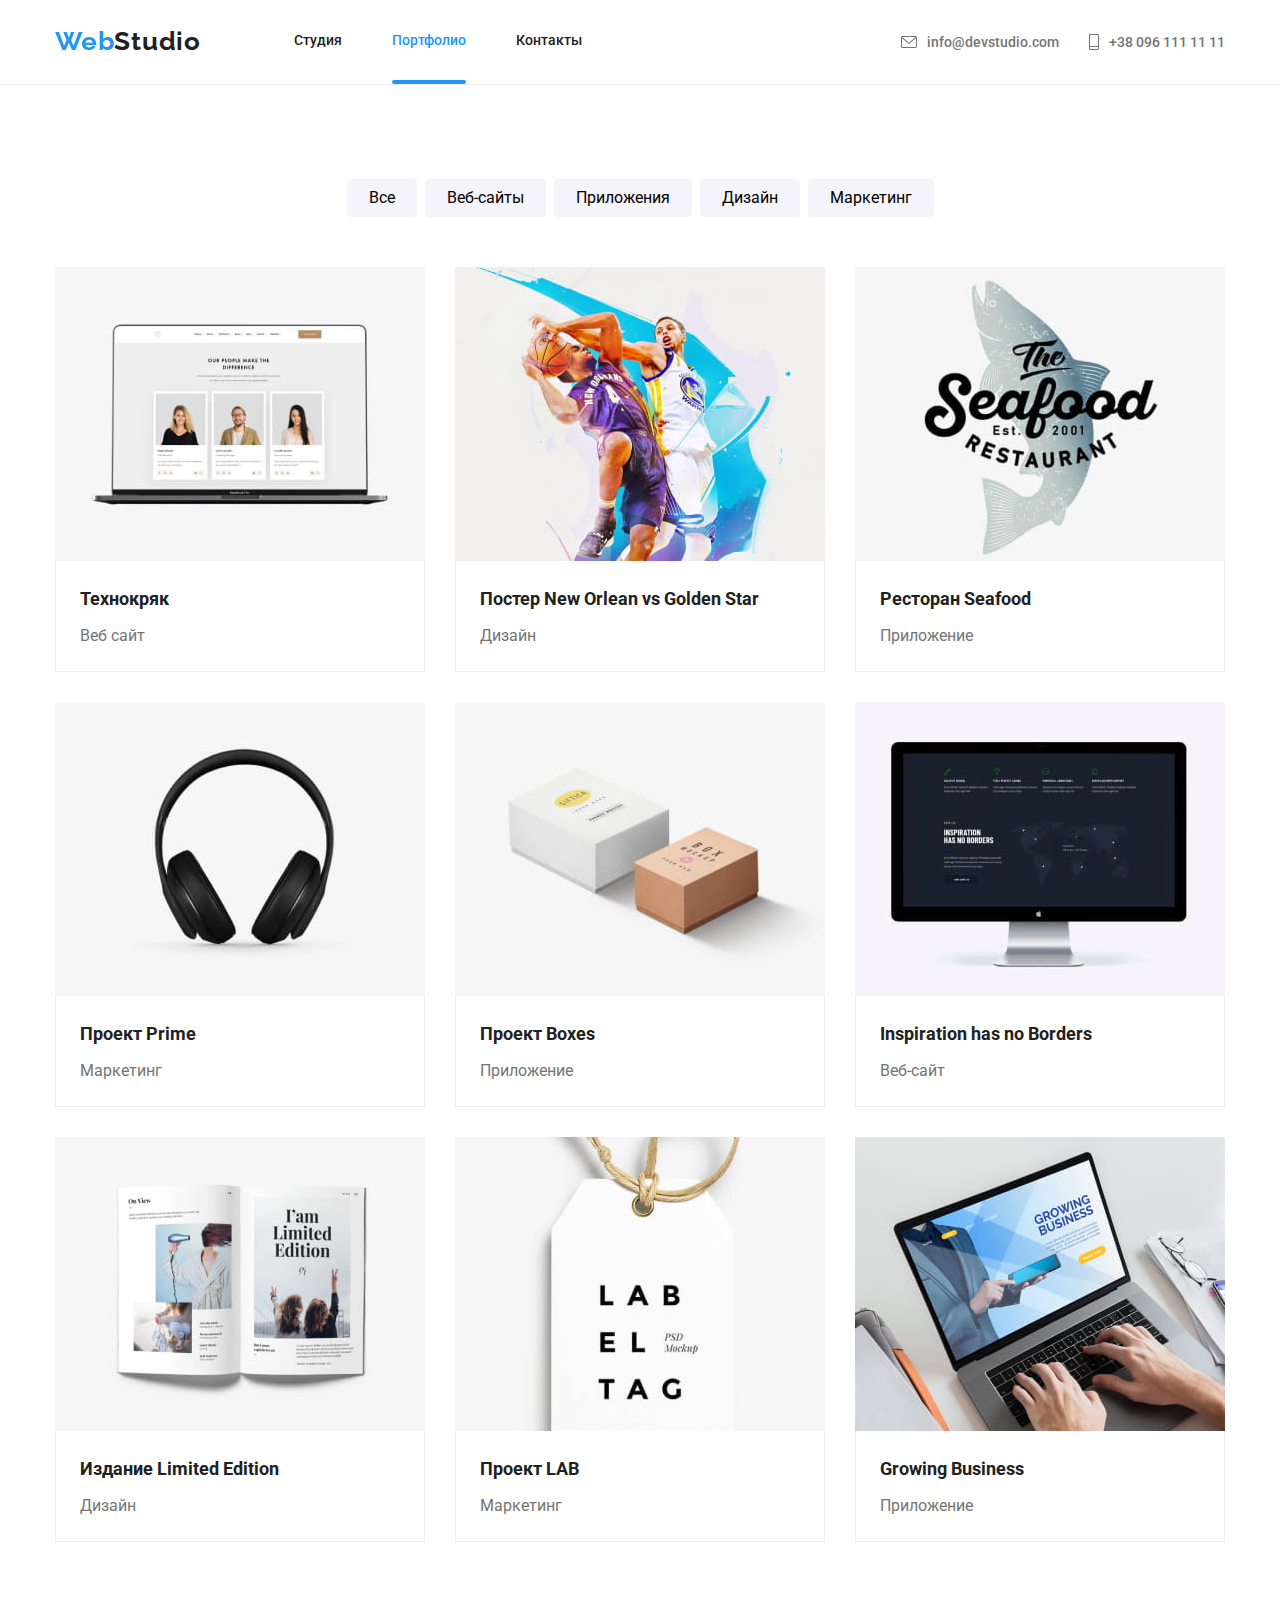
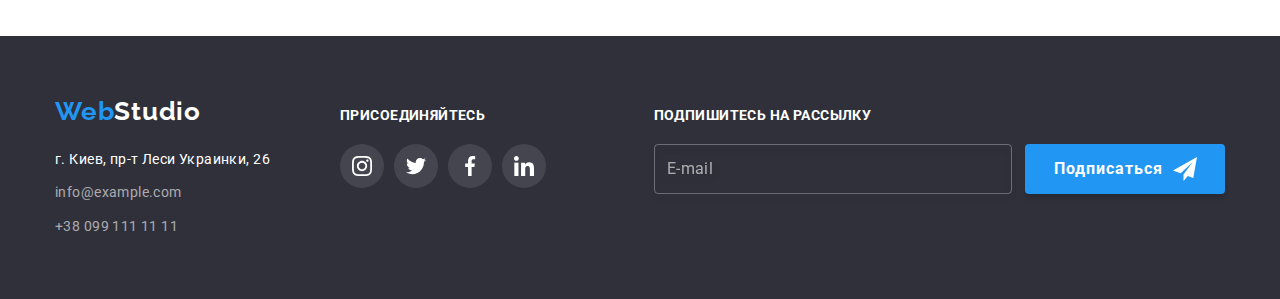
==== commit 84372ebf: "copy to portfolio" ====
--- a/portfolio.html
+++ b/portfolio.html
@@ -7,8 +7,10 @@
       href="https://fonts.googleapis.com/css2?family=Raleway:wght@700&family=Roboto:wght@400;500;700;900&display=swap"
       rel="stylesheet"
     />
-    <link rel="stylesheet" href="./css/reset.css" />
-    <link rel="stylesheet" href="./css/modern-normalize.css" />
+    <link
+      rel="stylesheet"
+      href="https://cdnjs.cloudflare.com/ajax/libs/modern-normalize/1.0.0/modern-normalize.min.css"
+    />
     <link rel="stylesheet" href="./css/main.min.css" />
   </head>
   <body>
--- a/css/main.min.css
+++ b/css/main.min.css
@@ -1,2 +1,2 @@
-:root{--bgcolor-body: #ffffff;--bgcolor-filter-btn: #f5f4fa;--bgcolor-order-service-btn: #2196f3;--bgcolor-order-service-btn-shadow: rgba(0, 0, 0, 0.15);--bgcolor-order-service-btn-hover: #188ce8;--bgcolor-filter-btn-active: #2196f3;--bgcolor-footer: #2f303a;--bgcolor-hero: #2f303a;--bgcolor-our-team: #f5f4fa;--bgcolor-our-team-member: #ffffff;--fontcolor-body: #212121;--fontcolor-navigation: #212121;--fontcolor-navigation-active: #2196f3;--fontcolor-navigation-focus-hover: #2196f3;--fontcolor-contacts: #757575;--fontcolor-contacts-focus-hover: #2196f3;--fontcolor-hero: #ffffff;--fontcolor-order-service-btn: #ffffff;--fontcolor-filter-btn-active: #ffffff;--fontcolor-teammates-positions: #757575;--fontcolor-projects-type: #757575;--fontcolor-footer: rgba(255, 255, 255, 0.6);--fontcolor-footer-links: rgba(255, 255, 255, 0.6);--fontcolor-footer-address: #ffffff;--bordercolor-project: #eeeeee;--bordercolor-header: #ececec;--logo-color: #2196f3;--logo-black: #212121;--logo-white: #ffffff;--fill-accent: #2196f3}.visually-hidden{position:absolute !important;clip:rect(1px 1px 1px 1px);clip:rect(1px, 1px, 1px, 1px);padding:0 !important;border:0 !important;height:1px !important;width:1px !important;overflow:hidden}h1,h2{padding:0;margin:0}ul{list-style-type:none}.logo{font-family:Raleway;font-weight:bold;font-size:26px;line-height:1.2;color:var(--logo-color);letter-spacing:0.03em}.logo .logo-black{color:var(--logo-black)}.logo .logo-white{color:var(--logo-white)}.container{width:1200px;margin:0 auto;padding-left:15px;padding-right:15px}.navigation-element{color:var(--fontcolor-navigation);font-size:14px;line-height:1.15;font-weight:500;transition:color 250ms cubic-bezier(0.4, 0, 0.2, 1)}.navigation-element:hover,.navigation-element:focus{color:var(--fontcolor-navigation-focus-hover)}.is-active{color:var(--fontcolor-navigation-focus-hover)}.is-active::after{display:block;content:'';width:auto;height:4px;border-radius:2px;border-bottom:4px solid;fill:var(--fontcolor-navigation-active)}.mob-link{display:flex;align-items:center;transition:color 250ms cubic-bezier(0.4, 0, 0.2, 1)}.mob-link:hover,.mob-link:focus{color:var(--fontcolor-contacts-focus-hover)}.email-link{display:flex;align-items:center;transition:color 250ms cubic-bezier(0.4, 0, 0.2, 1)}.email-link:hover,.email-link:focus{color:var(--fontcolor-contacts-focus-hover)}.icon-envelope{margin-right:10px;fill:#757575;transition:fill 250ms cubic-bezier(0.4, 0, 0.2, 1)}.email-link:hover .icon-envelope,.email-link:focus .icon-envelope{fill:#2196f3}.icon-mob{margin-right:10px;fill:#757575;transition:fill 250ms cubic-bezier(0.4, 0, 0.2, 1)}.mob-link:hover .icon-mob,.mob-link:focus .icon-mob{fill:#2196f3}footer{background:var(--bgcolor-footer);font-size:14px;color:var(--fontcolor-footer);letter-spacing:0.03em;padding-top:60px;padding-bottom:60px}.page-footer .page-contacts{font-style:normal;line-height:1.7;color:var(--fontcolor-footer-address);margin-top:20px}.page-footer .container{display:flex;align-items:baseline}.footer-contacts-element{margin-top:9px}.footer-contacts-link{color:var(--fontcolor-contacts);font-size:14px;line-height:1.72;transition:color 250ms cubic-bezier(0.4, 0, 0.2, 1)}.footer-contacts-link:hover,.footer-contacts-link:focus{color:var(--fontcolor-contacts-focus-hover)}.social-links-list-footer{display:flex;justify-content:space-between;align-items:center}.social-links-link-footer{display:flex;height:44px;width:44px;justify-content:center;align-items:center;border-radius:50%;background-color:rgba(255,255,255,0.1);transition:background-color 250ms cubic-bezier(0.4, 0, 0.2, 1)}.social-links-element-footer:not(:last-child){margin-right:10px}.social-icon-facebook-footer,.social-icon-instagram-footer,.social-icon-twitter-footer,.social-icon-linkedin-footer{fill:#ffffff}.footer-logo-address{margin-right:70px}.footer-social-links-title{font-size:14px;font-weight:bold;text-transform:uppercase;line-height:1.15;margin-bottom:20px;color:#ffffff}.sending-block-footer{display:flex;margin-left:auto;justify-content:last baseline;flex-direction:column}.sending-form-email{height:50px;width:358px;border:1px solid rgba(255,255,255,0.3);box-sizing:border-box;filter:drop-shadow(0px 4px 4px rgba(0,0,0,0.15));border-radius:4px;padding-left:12px;outline:none;color:#ffffff;font-size:16px;line-height:1.25;letter-spacing:0.03em;background-color:transparent}.sending-form-email::placeholder{color:rgba(255,255,255,0.6)}.sending-sign-in-btn{display:inline-flex;align-items:center;height:50px;width:200px;margin-left:10px;border:none;background:#2196f3;box-shadow:0px 4px 4px rgba(0,0,0,0.15);border-radius:4px;text-align:left;padding-left:29px;font-size:16px;line-height:1.87;font-weight:700;color:#ffffff;letter-spacing:0.06em;transition:background-color 250ms cubic-bezier(0.4, 0, 0.2, 1)}.sending-sign-in-btn:focus,.sending-sign-in-btn:hover{background-color:#188ce8}.email-send-icon{margin-left:10px;fill:#ffffff}.sending-block-title{font-size:14px;font-weight:bold;text-transform:uppercase;line-height:1.15;margin-bottom:20px;color:#ffffff}.contacts-header-element{line-height:1.15;font-weight:500;color:var(--fontcolor-contacts);font-size:14px}.page-header{border-bottom:1px solid var(--bordercolor-header)}.page-header .container{display:flex;align-items:center}.page-header .logo{margin:0}.page-header .contacts-header-element{margin:0 30px 0 0}.page-header .contacts-header-element:last-child{margin-right:0}.page-header .contacts-list-header{display:flex;margin-left:auto}.page-nav{margin:0 0 0 93px}.main-nav-list{display:flex}.main-nav-list a{padding:32px 0;display:block}.navigation-element{margin:0 50px 0 0}.navigation-element:last-child{margin-right:0}.hero{padding:200px 0;text-align:center;max-width:1600px;margin:0 auto;background:var(--bgcolor-hero);background-color:#c4c4c4;background-image:linear-gradient(rgba(47,48,58,0.4), rgba(47,48,58,0.4)),url(../images/bg-hero.jpg);background-repeat:no-repeat}.hero .hero-title{font-size:44px;line-height:1.36;font-weight:900;color:var(--fontcolor-hero);max-width:700px;margin:0 auto;text-transform:uppercase}.order-service-btn{font-weight:700;line-height:1.88;color:var(--fontcolor-order-service-btn);background:var(--bgcolor-order-service-btn);box-shadow:0px 4px 4px var(--bgcolor-order-service-btn-shadow);border-radius:4px;transition:background-color 250ms cubic-bezier(0.4, 0, 0.2, 1);margin-top:30px;width:200px;height:50px;border:none}.order-service-btn:hover,.order-service-btn:focus{background-color:var(--bgcolor-order-service-btn-hover)}.features{padding-top:94px;padding-bottom:94px}.features .feature-title{font-size:14px;font-weight:bold;text-transform:uppercase;line-height:1.15;margin-bottom:10px}.features .feature-descr{color:var(--fontcolor-projects-type);font-size:14px;line-height:1.72}.features-section-title{display:none}.features-list{display:flex;margin:0 auto}.feature-element{width:270px;margin-right:30px}.feature-element:last-child{margin-right:0}.feature-element::before{content:'';width:270px;height:120px;display:block;background-color:#f5f4fa;background-image:linear-gradient(#f5f4fa, #f5f4fa);background-position:center;background-repeat:no-repeat;border-radius:4px;margin-bottom:30px}.feature-element-antenna::before{background-image:url(../images/svg/antenna.svg)}.feature-element-clock::before{background-image:url(../images/svg/clock.svg)}.feature-element-diagram::before{background-image:url(../images/svg/diagram.svg)}.feature-element-astronaut::before{background-image:url(../images/svg/astronaut.svg)}.our-job{padding-bottom:94px}.our-job .our-job-title{font-size:36px;line-height:1.67;font-weight:bold;text-align:center;margin-bottom:50px}.our-job-list{display:flex}.our-job-element{position:relative;margin-right:30px}.our-job-element:last-child{margin-right:0}.our-job-element-descr{position:absolute;display:flex;width:100%;height:70px;bottom:0px;left:0px;text-transform:uppercase;justify-content:center;align-items:center;font-weight:700;line-height:1.17;letter-spacing:0.03em;background:rgba(47,48,58,0.8);color:#ffffff}img{display:block}.our-team{padding-top:94px;padding-bottom:94px;background-color:var(--bgcolor-our-team)}.our-team .our-team-title{font-size:36px;line-height:1.67;font-weight:bold;text-align:center;margin-bottom:50px}.our-team .member-name{font-size:16px;line-height:1.19;font-weight:500;margin-bottom:10px}.our-team .member-position{line-height:1.19;color:var(--fontcolor-teammates-positions)}.our-team .our-team-list{display:flex}.our-team .our-team-member{margin-right:30px;box-shadow:0px 1px 3px rgba(0,0,0,0.12),0px 1px 1px rgba(0,0,0,0.14),0px 2px 1px rgba(0,0,0,0.2);border-radius:0px 0px 4px 4px;background:var(--bgcolor-our-team-member)}.our-team .our-team-member:last-child{margin-right:0}.our-team .container{text-align:center}.our-team .our-team-member-descr{padding:30px 32px}.projects{padding-top:94px;padding-bottom:94px}.projects .container{display:flex;flex-direction:column}.projects .filter-list{border:none;display:flex;margin:0 auto;margin-bottom:50px}.projects .projects-element:not(:nth-child(3n+3)){margin-right:30px}.projects .projects-element:not(:nth-last-child(-n+3)){margin-bottom:30px}.projects .project-descript{border:1px solid var(--bordercolor-project);border-top:none;box-sizing:border-box;padding:20px 24px}.projects .project-name{font-weight:bold;font-size:18px;line-height:2;margin-bottom:4px}.projects .project-type{line-height:1.88;color:var(--fontcolor-projects-type)}.projects-title{display:none}.projects-list{display:flex;flex-wrap:wrap}.projects-element-link:hover,.projects-element-link:focus{display:block;box-sizing:border-box;box-shadow:0px 1px 1px rgba(0,0,0,0.12),0px 4px 4px rgba(0,0,0,0.06),1px 4px 6px rgba(0,0,0,0.16)}.projects-element-wrapper{position:relative;overflow:hidden}.project-element-popup-text{position:absolute;top:0;left:0;padding:63px 24px;width:100%;height:100%;font-size:18px;line-height:28px;letter-spacing:1.55;color:#ffffff;background:rgba(33,150,243,0.9);overflow:auto;transform:translateY(100%);transition:transform 250ms cubic-bezier(0.4, 0, 0.2, 1)}.projects-element-link:hover .project-element-popup-text,.projects-element-link:focus .project-element-popup-text{transform:translateY(0%)}.filter-element:not(:last-child){margin-right:8px}.filter-element button{background:var(--bgcolor-filter-btn);border-style:none;border-radius:4px;cursor:pointer;font-size:16px;line-height:1.63;padding:6px 22px;transition:background-color 250ms cubic-bezier(0.4, 0, 0.2, 1),color 250ms cubic-bezier(0.4, 0, 0.2, 1),box-shadow 250ms cubic-bezier(0.4, 0, 0.2, 1)}.filter-element button:active,.filter-element button:focus,.filter-element button:hover{color:var(--fontcolor-filter-btn-active);background:var(--bgcolor-filter-btn-active);box-shadow:0px 3px 1px rgba(0,0,0,0.1),0px 1px 2px rgba(0,0,0,0.08),0px 2px 2px rgba(0,0,0,0.12)}.filter-element .is-active-filter{color:var(--fontcolor-filter-btn-active);background:var(--bgcolor-filter-btn-active)}.social-links{display:flex;margin-top:16px;justify-content:space-between;align-items:center}.social-links-link{display:flex;height:44px;width:44px;border-radius:50%;text-align:center;justify-content:center;align-items:center;transition:background-color 250ms cubic-bezier(0.4, 0, 0.2, 1)}.social-links-link:hover,.social-links-link:focus{background-color:#2196f3}.social-links-link-footer:hover,.social-links-link-footer:focus{background-color:#2196f3}.social-icon-facebook,.social-icon-instagram,.social-icon-twitter,.social-icon-linkedin{fill:#afb1b8;transition:fill 250ms cubic-bezier(0.4, 0, 0.2, 1)}.social-links-link:hover .social-icon-facebook,.social-links-link:focus .social-icon-facebook,.social-links-link-footer:hover .social-icon-facebook,.social-links-link-footer:focus .social-icon-facebook,.social-links-link:hover .social-icon-instagram,.social-links-link:focus .social-icon-instagram,.social-links-link-footer:hover .social-icon-instagram,.social-links-link-footer:focus .social-icon-instagram,.social-links-link:hover .social-icon-twitter,.social-links-link:focus .social-icon-twitter,.social-links-link-footer:hover .social-icon-twitter,.social-links-link-footer:focus .social-icon-twitter,.social-links-link:hover .social-icon-linkedin,.social-links-link:focus .social-icon-linkedin,.social-links-link-footer:hover .social-icon-linkedin,.social-links-link-footer:focus .social-icon-linkedin{fill:#ffffff}.our-clients{padding-top:94px;padding-bottom:94px}.our-clients-title{margin-bottom:50px;font-weight:700;font-size:36px;line-height:1.17;color:#212121;text-align:center}.our-clients-list{display:flex;justify-content:center;align-items:center}.our-clients-element:not(:last-child){margin-right:30px}.client-link{display:block;width:170px;height:92px;border:1px solid #afb1b8;border-radius:4px;display:flex;justify-content:center;align-items:center;transition:border-color 250ms cubic-bezier(0.4, 0, 0.2, 1)}.client-link:hover,.client-link:focus{border-color:#2196f3}.client-1,.client-2,.client-3,.client-4,.client-5,.client-6{fill:#afb1b8;transition:fill 250ms cubic-bezier(0.4, 0, 0.2, 1)}.client-link:hover .client-1,.client-link:focus .client-1,.client-link:hover .client-2,.client-link:focus .client-2,.client-link:hover .client-3,.client-link:focus .client-3,.client-link:hover .client-4,.client-link:focus .client-4,.client-link:hover .client-5,.client-link:focus .client-5,.client-link:hover .client-6,.client-link:focus .client-6{fill:#2196f3}.backdrop{position:fixed;top:0;left:0;width:100%;height:100%;background-color:rgba(0,0,0,0.2);transition:opacity 250ms cubic-bezier(0.4, 0, 0.2, 1)}.is-hidden{opacity:0;pointer-events:none}.modal{position:absolute;display:flex;padding:40px;flex-direction:column;top:50%;left:50%;transform:translate(-50%, -50%);width:528px;height:581px;background-color:#fff;box-shadow:0px 1px 3px rgba(0,0,0,0.12),0px 1px 1px rgba(0,0,0,0.14),0px 2px 1px rgba(0,0,0,0.2);border-radius:4px}.close-modal{padding:0;display:block;position:absolute;top:8px;right:8px;height:30px;width:30px;border:1px solid rgba(0,0,0,0.1);border-radius:50%;background-color:transparent;cursor:pointer}.close-modal:hover,.close-modal:focus{fill:var(--fill-accent)}.modal-form{display:flex;flex-direction:column}.modal-title{font-weight:700;font-size:20px;line-height:1.15;text-align:center;margin-bottom:12px}.name-label,.tel-label,.email-label,.comment-label{font-size:12px;line-height:1.17;color:#757575}.modal-name-input,.modal-tel-input,.modal-email-input,.modal-comment-input{width:100%;height:40px;margin-top:4px;margin-bottom:10px;padding-left:42px;border:1px solid rgba(33,33,33,0.2);box-sizing:border-box;border-radius:4px}.modal-name-input:focus,.modal-tel-input:focus,.modal-email-input:focus,.modal-comment-input:focus{outline:none;border-color:var(--fill-accent)}.modal-comment-input{resize:none;height:120px;margin-bottom:20px;padding:12px 16px;font-size:12px;line-height:1.17}.modal-comment-input::placeholder{color:rgba(117,117,117,0.5)}.modal-icon{position:absolute;top:0;left:15px}.modal-name-input:focus+.modal-icon,.modal-tel-input:focus+.modal-icon,.modal-email-input:focus+.modal-icon{fill:var(--fill-accent)}.agreemet-wrapper{display:flex;align-items:center;justify-content:flex-start;padding-left:13px;margin-bottom:30px}.modal-agreement-input{margin-right:7px}.agreement-label{display:flex;align-items:center;font-size:14px;line-height:1.72;color:#757575}.agreement-label::before{display:block;content:'';margin-right:9px;width:16px;height:15px;border:2px solid #212121;border-radius:2px;background-position:50% 50%;background-repeat:no-repeat;background-size:contain;background-image:url("../images/svg/logo-check-empty.svg")}.modal-agreement-input:checked+.agreement-label::before{background-color:var(--fill-accent);border-color:var(--fill-accent);background-image:url("../images/svg/logo-check.svg"),url("../images/svg/logo-check-empty.svg")}.modal-agreement-input:focus+.agreement-label::before{outline:1px solid rgba(20,20,39,0.5)}.agreemet-link{font-size:14px;line-height:1.72;text-decoration:underline;color:#188ce8}.modal-form-wrapper{position:relative}.submit-btn{align-self:center;height:50px;width:200px;background-color:#2196f3;box-shadow:0px 4px 4px rgba(0,0,0,0.15);border-radius:4px;border:none;font-weight:700;font-size:16px;line-height:1.87;color:#ffffff;cursor:pointer;transition:background-color 250ms cubic-bezier(0.4, 0, 0.2, 1)}.submit-btn:hover,.submit-btn:focus{background-color:#188ce8}
+.visually-hidden{position:absolute !important;clip:rect(1px 1px 1px 1px);clip:rect(1px, 1px, 1px, 1px);padding:0 !important;border:0 !important;height:1px !important;width:1px !important;overflow:hidden}:root{--bgcolor-body: #ffffff;--bgcolor-filter-btn: #f5f4fa;--bgcolor-order-service-btn: #2196f3;--bgcolor-order-service-btn-shadow: rgba(0, 0, 0, 0.15);--bgcolor-order-service-btn-hover: #188ce8;--bgcolor-filter-btn-active: #2196f3;--bgcolor-footer: #2f303a;--bgcolor-hero: #2f303a;--bgcolor-our-team: #f5f4fa;--bgcolor-our-team-member: #ffffff;--fontcolor-body: #212121;--fontcolor-navigation: #212121;--fontcolor-navigation-active: #2196f3;--fontcolor-navigation-focus-hover: #2196f3;--fontcolor-contacts: #757575;--fontcolor-contacts-focus-hover: #2196f3;--fontcolor-hero: #ffffff;--fontcolor-order-service-btn: #ffffff;--fontcolor-filter-btn-active: #ffffff;--fontcolor-teammates-positions: #757575;--fontcolor-projects-type: #757575;--fontcolor-footer: rgba(255, 255, 255, 0.6);--fontcolor-footer-links: rgba(255, 255, 255, 0.6);--fontcolor-footer-address: #ffffff;--bordercolor-project: #eeeeee;--bordercolor-header: #ececec;--logo-color: #2196f3;--logo-black: #212121;--logo-white: #ffffff;--fill-accent: #2196f3;--fill-normal: #757575;--border-color: #212121;--agreement-link: #188ce8;--submit-btn: #188ce8;--social-icon: #afb1b8;--our-clients: #afb1b8;--our-clients-title: #212121;--white: #ffffff;--feature-element: #f5f4fa;--hero-bg: #c4c4c4}a{background-color:transparent;color:inherit;text-decoration:none}img{display:block}body{background:var(--bgcolor-body);font-family:Roboto;font-size:16px;color:var(--fontcolor-body)}h1,h2,h3,h4,h5,h6,p,ul,ol{margin-top:0;margin-bottom:0}ul,ol{padding-left:0}h1,h2{padding:0;margin:0}ul{list-style-type:none}.container{width:1200px;margin:0 auto;padding-left:15px;padding-right:15px}.logo{font-family:Raleway;font-weight:bold;font-size:26px;line-height:1.2;color:var(--logo-color);letter-spacing:0.03em}.logo .logo-black{color:var(--logo-black)}.logo .logo-white{color:var(--logo-white)}.navigation-element{color:var(--fontcolor-navigation);font-size:14px;line-height:1.15;font-weight:500;transition:color 250ms cubic-bezier(0.4, 0, 0.2, 1)}.navigation-element:hover,.navigation-element:focus{color:var(--fontcolor-navigation-focus-hover)}.is-active{color:var(--fontcolor-navigation-focus-hover)}.is-active::after{display:block;content:'';width:auto;height:4px;border-radius:2px;border-bottom:4px solid;fill:var(--fontcolor-navigation-active)}.mob-link{display:flex;align-items:center;transition:color 250ms cubic-bezier(0.4, 0, 0.2, 1)}.mob-link:hover,.mob-link:focus{color:var(--fontcolor-contacts-focus-hover)}.email-link{display:flex;align-items:center;transition:color 250ms cubic-bezier(0.4, 0, 0.2, 1)}.email-link:hover,.email-link:focus{color:var(--fontcolor-contacts-focus-hover)}.icon-envelope{margin-right:10px;fill:var(--fill-normal);transition:fill 250ms cubic-bezier(0.4, 0, 0.2, 1)}.email-link:hover .icon-envelope,.email-link:focus .icon-envelope{fill:var(--fill-accent)}.icon-mob{margin-right:10px;fill:var(--fill-normal);transition:fill 250ms cubic-bezier(0.4, 0, 0.2, 1)}.mob-link:hover .icon-mob,.mob-link:focus .icon-mob{fill:var(--fill-accent)}.order-service-btn{font-weight:700;line-height:1.88;color:var(--fontcolor-order-service-btn);background:var(--bgcolor-order-service-btn);box-shadow:0px 4px 4px var(--bgcolor-order-service-btn-shadow);border-radius:4px;transition:background-color 250ms cubic-bezier(0.4, 0, 0.2, 1);margin-top:30px;width:200px;height:50px;border:none}.order-service-btn:hover,.order-service-btn:focus{background-color:var(--bgcolor-order-service-btn-hover)}.page-nav{margin:0 0 0 93px}.main-nav-list{display:flex}.main-nav-list a{padding:32px 0;display:block}.navigation-element{margin:0 50px 0 0}.navigation-element:last-child{margin-right:0}.filter-element button{background:var(--bgcolor-filter-btn);border-style:none;border-radius:4px;cursor:pointer;font-size:16px;line-height:1.63;padding:6px 22px;transition:background-color 250ms cubic-bezier(0.4, 0, 0.2, 1),color 250ms cubic-bezier(0.4, 0, 0.2, 1),box-shadow 250ms cubic-bezier(0.4, 0, 0.2, 1)}.filter-element button:active,.filter-element button:focus,.filter-element button:hover{color:var(--fontcolor-filter-btn-active);background:var(--bgcolor-filter-btn-active);box-shadow:0px 3px 1px rgba(0,0,0,0.1),0px 1px 2px rgba(0,0,0,0.08),0px 2px 2px rgba(0,0,0,0.12)}.filter-element .is-active-filter{color:var(--fontcolor-filter-btn-active);background:var(--bgcolor-filter-btn-active)}.social-links{display:flex;margin-top:16px;justify-content:space-between;align-items:center}.social-links-link{display:flex;height:44px;width:44px;border-radius:50%;text-align:center;justify-content:center;align-items:center;transition:background-color 250ms cubic-bezier(0.4, 0, 0.2, 1)}.social-links-link:hover,.social-links-link:focus{background-color:var(--fill-accent)}.social-links-link-footer:hover,.social-links-link-footer:focus{background-color:var(--fill-accent)}.social-icon-facebook,.social-icon-instagram,.social-icon-twitter,.social-icon-linkedin{fill:var(--social-icon);transition:fill 250ms cubic-bezier(0.4, 0, 0.2, 1)}.social-links-link:hover .social-icon-facebook,.social-links-link:focus .social-icon-facebook,.social-links-link-footer:hover .social-icon-facebook,.social-links-link-footer:focus .social-icon-facebook,.social-links-link:hover .social-icon-instagram,.social-links-link:focus .social-icon-instagram,.social-links-link-footer:hover .social-icon-instagram,.social-links-link-footer:focus .social-icon-instagram,.social-links-link:hover .social-icon-twitter,.social-links-link:focus .social-icon-twitter,.social-links-link-footer:hover .social-icon-twitter,.social-links-link-footer:focus .social-icon-twitter,.social-links-link:hover .social-icon-linkedin,.social-links-link:focus .social-icon-linkedin,.social-links-link-footer:hover .social-icon-linkedin,.social-links-link-footer:focus .social-icon-linkedin{fill:var(--white)}.backdrop{position:fixed;top:0;left:0;width:100%;height:100%;background-color:rgba(0,0,0,0.2);transition:opacity 250ms cubic-bezier(0.4, 0, 0.2, 1)}.is-hidden{opacity:0;pointer-events:none}.modal{position:absolute;display:flex;padding:40px;flex-direction:column;top:50%;left:50%;transform:translate(-50%, -50%);width:528px;height:581px;background-color:var(--bgcolor-body);box-shadow:0px 1px 3px rgba(0,0,0,0.12),0px 1px 1px rgba(0,0,0,0.14),0px 2px 1px rgba(0,0,0,0.2);border-radius:4px}.close-modal{padding:0;display:block;position:absolute;top:8px;right:8px;height:30px;width:30px;border:1px solid rgba(0,0,0,0.1);border-radius:50%;background-color:transparent;cursor:pointer}.close-modal:hover,.close-modal:focus{fill:var(--fill-accent)}.modal-form{display:flex;flex-direction:column}.modal-title{font-weight:700;font-size:20px;line-height:1.15;text-align:center;margin-bottom:12px}.name-label,.tel-label,.email-label,.comment-label{font-size:12px;line-height:1.17;color:var(--fill-normal)}.modal-name-input,.modal-tel-input,.modal-email-input,.modal-comment-input{width:100%;height:40px;margin-top:4px;margin-bottom:10px;padding-left:42px;border:1px solid rgba(33,33,33,0.2);box-sizing:border-box;border-radius:4px}.modal-name-input:focus,.modal-tel-input:focus,.modal-email-input:focus,.modal-comment-input:focus{outline:none;border-color:var(--fill-accent)}.modal-comment-input{resize:none;height:120px;margin-bottom:20px;padding:12px 16px;font-size:12px;line-height:1.17}.modal-comment-input::placeholder{color:rgba(117,117,117,0.5)}.modal-icon{position:absolute;top:0;left:15px}.modal-name-input:focus+.modal-icon,.modal-tel-input:focus+.modal-icon,.modal-email-input:focus+.modal-icon{fill:var(--fill-accent)}.agreemet-wrapper{display:flex;align-items:center;justify-content:flex-start;padding-left:13px;margin-bottom:30px}.modal-agreement-input{margin-right:7px}.agreement-label{display:flex;align-items:center;font-size:14px;line-height:1.72;color:var(--fill-normal)}.agreement-label::before{display:block;content:'';margin-right:9px;width:16px;height:15px;border:2px solid var(--border-color);border-radius:2px;background-position:50% 50%;background-repeat:no-repeat;background-size:contain;background-image:url("../images/svg/logo-check-empty.svg")}.modal-agreement-input:checked+.agreement-label::before{background-color:var(--fill-accent);border-color:var(--fill-accent);background-image:url("../images/svg/logo-check.svg"),url("../images/svg/logo-check-empty.svg")}.modal-agreement-input:focus+.agreement-label::before{outline:1px solid rgba(20,20,39,0.5)}.agreemet-link{font-size:14px;line-height:1.72;text-decoration:underline;color:var(--agreement-link)}.modal-form-wrapper{position:relative}.submit-btn{align-self:center;height:50px;width:200px;background-color:var(--fill-accent);box-shadow:0px 4px 4px rgba(0,0,0,0.15);border-radius:4px;border:none;font-weight:700;font-size:16px;line-height:1.87;color:var(--white);cursor:pointer;transition:background-color 250ms cubic-bezier(0.4, 0, 0.2, 1)}.submit-btn:hover,.submit-btn:focus{background-color:var(--submit-btn)}.contacts-header-element{line-height:1.15;font-weight:500;color:var(--fontcolor-contacts);font-size:14px}.page-header{border-bottom:1px solid var(--bordercolor-header)}.page-header .container{display:flex;align-items:center}.page-header .logo{margin:0}.page-header .contacts-header-element{margin:0 30px 0 0}.page-header .contacts-header-element:last-child{margin-right:0}.page-header .contacts-list-header{display:flex;margin-left:auto}footer{background:var(--bgcolor-footer);font-size:14px;color:var(--fontcolor-footer);letter-spacing:0.03em;padding-top:60px;padding-bottom:60px}.page-footer .page-contacts{font-style:normal;line-height:1.7;color:var(--fontcolor-footer-address);margin-top:20px}.page-footer .container{display:flex;align-items:baseline}.footer-contacts-element{margin-top:9px}.footer-contacts-link{color:var(--fontcolor-footer-links);font-size:14px;line-height:1.72;letter-spacing:0.03em;transition:color 250ms cubic-bezier(0.4, 0, 0.2, 1)}.footer-contacts-link:hover,.footer-contacts-link:focus{color:var(--fontcolor-contacts-focus-hover)}.social-links-list-footer{display:flex;justify-content:space-between;align-items:center}.social-links-link-footer{display:flex;height:44px;width:44px;justify-content:center;align-items:center;border-radius:50%;background-color:rgba(255,255,255,0.1);transition:background-color 250ms cubic-bezier(0.4, 0, 0.2, 1)}.social-links-element-footer:not(:last-child){margin-right:10px}.social-icon-facebook-footer,.social-icon-instagram-footer,.social-icon-twitter-footer,.social-icon-linkedin-footer{fill:var(--white)}.footer-logo-address{margin-right:70px}.footer-social-links-title{font-size:14px;font-weight:bold;text-transform:uppercase;line-height:1.15;margin-bottom:20px;color:var(--white)}.sending-block-footer{display:flex;margin-left:auto;justify-content:last baseline;flex-direction:column}.sending-form-email{height:50px;width:358px;border:1px solid rgba(255,255,255,0.3);box-sizing:border-box;filter:drop-shadow(0px 4px 4px rgba(0,0,0,0.15));border-radius:4px;padding-left:12px;outline:none;color:var(--white);font-size:16px;line-height:1.25;letter-spacing:0.03em;background-color:transparent}.sending-form-email::placeholder{color:rgba(255,255,255,0.6)}.sending-sign-in-btn{display:inline-flex;align-items:center;height:50px;width:200px;margin-left:10px;border:none;background:var(--fill-accent);box-shadow:0px 4px 4px rgba(0,0,0,0.15);border-radius:4px;text-align:left;padding-left:29px;font-size:16px;line-height:1.87;font-weight:700;color:var(--white);letter-spacing:0.06em;transition:background-color 250ms cubic-bezier(0.4, 0, 0.2, 1)}.sending-sign-in-btn:focus,.sending-sign-in-btn:hover{background-color:var(--submit-btn)}.email-send-icon{margin-left:10px;fill:var(--white)}.sending-block-title{font-size:14px;font-weight:bold;text-transform:uppercase;line-height:1.15;margin-bottom:20px;color:var(--white)}.hero{padding:200px 0;text-align:center;max-width:1600px;margin:0 auto;background:var(--bgcolor-hero);background-color:var(--hero-bg);background-image:linear-gradient(rgba(47,48,58,0.4), rgba(47,48,58,0.4)),url(../images/bg-hero.jpg);background-repeat:no-repeat}.hero .hero-title{font-size:44px;line-height:1.36;font-weight:900;color:var(--fontcolor-hero);max-width:700px;margin:0 auto;text-transform:uppercase}.features{padding-top:94px;padding-bottom:94px}.features__feature-title{font-size:14px;font-weight:bold;text-transform:uppercase;line-height:1.15;margin-bottom:10px}.features__feature-descr{color:var(--fontcolor-projects-type);font-size:14px;line-height:1.72}.features__list{display:flex;margin:0 auto}.features__feature-element{width:270px;margin-right:30px}.features__feature-element:last-child{margin-right:0}.features__feature-element::before{content:'';width:270px;height:120px;display:block;background-color:var(--feature-element);background-image:linear-gradient(var(--feature-element), var(--feature-element));background-position:center;background-repeat:no-repeat;border-radius:4px;margin-bottom:30px}.feature-element-antenna::before{background-image:url(../images/svg/antenna.svg)}.feature-element-clock::before{background-image:url(../images/svg/clock.svg)}.feature-element-diagram::before{background-image:url(../images/svg/diagram.svg)}.feature-element-astronaut::before{background-image:url(../images/svg/astronaut.svg)}.our-job{padding-bottom:94px}.our-job__title{font-size:36px;line-height:1.67;font-weight:bold;text-align:center;margin-bottom:50px}.our-job__list{display:flex}.our-job__element{position:relative;margin-right:30px}.our-job__element:last-child{margin-right:0}.our-job__element-descr{position:absolute;display:flex;width:100%;height:70px;bottom:0px;left:0px;text-transform:uppercase;justify-content:center;align-items:center;font-weight:700;line-height:1.17;letter-spacing:0.03em;background:rgba(47,48,58,0.8);color:var(--white)}.our-team{padding-top:94px;padding-bottom:94px;background-color:var(--bgcolor-our-team)}.our-team .our-team-title{font-size:36px;line-height:1.67;font-weight:bold;text-align:center;margin-bottom:50px}.our-team .member-name{font-size:16px;line-height:1.19;font-weight:500;margin-bottom:10px}.our-team .member-position{line-height:1.19;color:var(--fontcolor-teammates-positions)}.our-team .our-team-list{display:flex}.our-team .our-team-member{margin-right:30px;box-shadow:0px 1px 3px rgba(0,0,0,0.12),0px 1px 1px rgba(0,0,0,0.14),0px 2px 1px rgba(0,0,0,0.2);border-radius:0px 0px 4px 4px;background:var(--bgcolor-our-team-member)}.our-team .our-team-member:last-child{margin-right:0}.our-team .container{text-align:center}.our-team .our-team-member-descr{padding:30px 32px}.projects{padding-top:94px;padding-bottom:94px}.projects .container{display:flex;flex-direction:column}.projects .filter-list{border:none;display:flex;margin:0 auto;margin-bottom:50px}.projects .projects-element:not(:nth-child(3n+3)){margin-right:30px}.projects .projects-element:not(:nth-last-child(-n+3)){margin-bottom:30px}.projects .project-descript{border:1px solid var(--bordercolor-project);border-top:none;box-sizing:border-box;padding:20px 24px}.projects .project-name{font-weight:bold;font-size:18px;line-height:2;margin-bottom:4px}.projects .project-type{line-height:1.88;color:var(--fontcolor-projects-type)}.projects-title{display:none}.projects-list{display:flex;flex-wrap:wrap}.projects-element-link:hover,.projects-element-link:focus{display:block;box-sizing:border-box;box-shadow:0px 1px 1px rgba(0,0,0,0.12),0px 4px 4px rgba(0,0,0,0.06),1px 4px 6px rgba(0,0,0,0.16)}.projects-element-wrapper{position:relative;overflow:hidden}.project-element-popup-text{position:absolute;top:0;left:0;padding:63px 24px;width:100%;height:100%;font-size:18px;line-height:28px;letter-spacing:1.55;color:var(--white);background:rgba(33,150,243,0.9);overflow:auto;transform:translateY(100%);transition:transform 250ms cubic-bezier(0.4, 0, 0.2, 1)}.projects-element-link:hover .project-element-popup-text,.projects-element-link:focus .project-element-popup-text{transform:translateY(0%)}.filter-element:not(:last-child){margin-right:8px}.our-clients{padding-top:94px;padding-bottom:94px}.our-clients__title{margin-bottom:50px;font-weight:700;font-size:36px;line-height:1.17;color:#212121;text-align:center}.our-clients__list{display:flex;justify-content:center;align-items:center}.our-clients__element:not(:last-child){margin-right:30px}.our-clients__client-link{display:block;width:170px;height:92px;border:1px solid var(--our-clients);border-radius:4px;display:flex;justify-content:center;align-items:center;transition:border-color 250ms cubic-bezier(0.4, 0, 0.2, 1)}.our-clients__client-link:hover,.our-clients__client-link:focus{border-color:var(--fill-accent)}.our-clients__client-pic{fill:var(--our-clients);transition:fill 250ms cubic-bezier(0.4, 0, 0.2, 1)}.client-link:hover .our-clients__client-pic,.client-link:focus .our-clients__client-pic{fill:var(--fill-accent)}
 /*# sourceMappingURL=main.min.css.map */